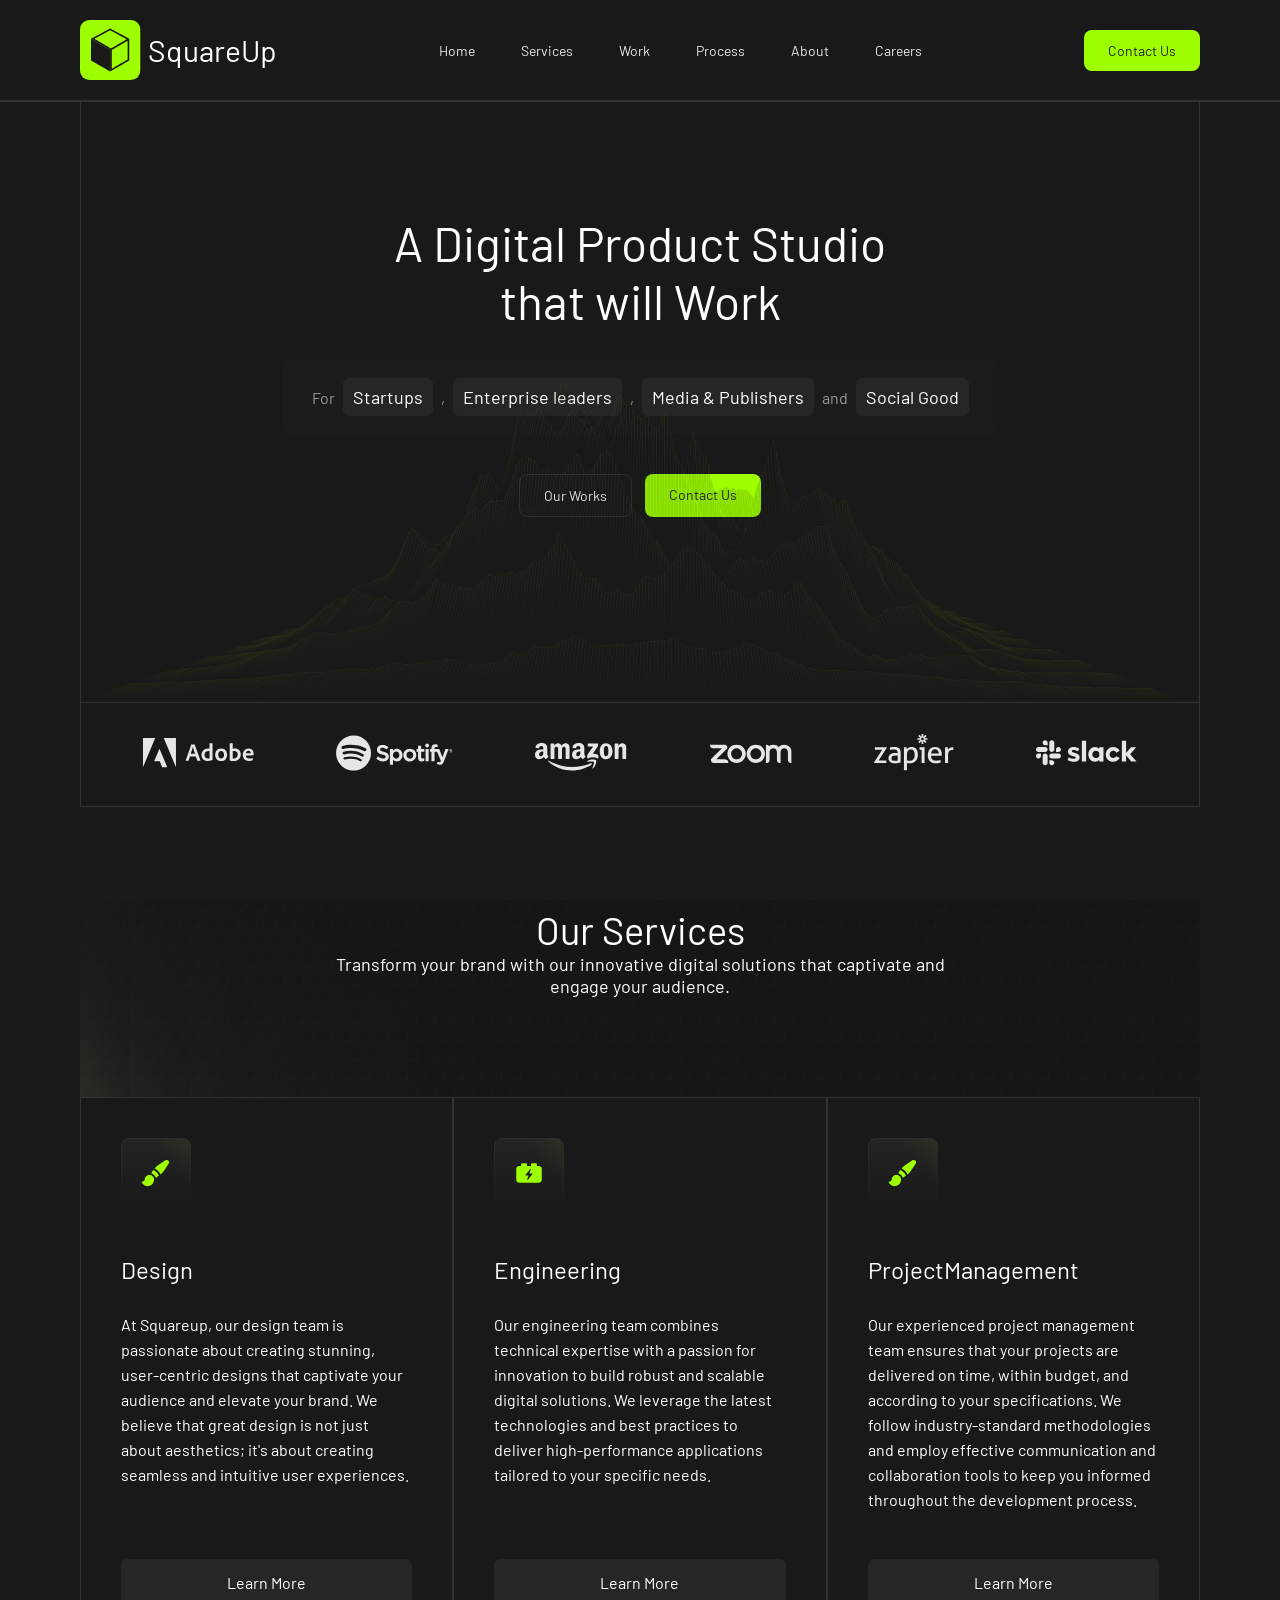
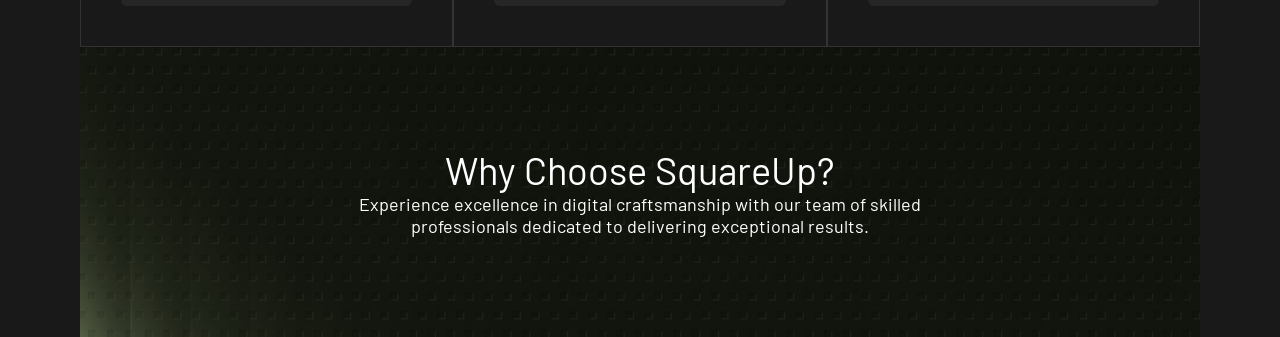
==== DigitalAgency/index.html @ 1f7f2c7d "Folder name changes" ====
<!DOCTYPE html>
<html lang="en">

<head>
    <meta charset="UTF-8">
    <meta name="viewport" content="width=device-width, initial-scale=1.0">
    <title>Digital Agency</title>
    <link rel="preconnect" href="https://fonts.googleapis.com">
    <link rel="preconnect" href="https://fonts.gstatic.com" crossorigin>
    <link
        href="https://fonts.googleapis.com/css2?family=Barlow:ital,wght@0,100;0,200;0,300;0,400;0,500;0,600;0,700;0,800;0,900;1,100;1,200;1,300;1,400;1,500;1,600;1,700;1,800;1,900&display=swap"
        rel="stylesheet">
    <link rel="stylesheet" href="style.css">

</head>

<body>
    <nav>
        <div class="logo">
            <img src="Assets/LogoDesktop.svg" alt="">
            <div class="logo-text">SquareUp</div>
        </div>
        <div class="nav-items">
            <a href="#">Home</a>
            <a href="#">Services</a>
            <a href="#">Work</a>
            <a href="#">Process</a>
            <a href="#">About</a>
            <a href="#">Careers</a>
        </div>
        <div class="contact-btn">Contact Us</div>
    </nav>
    <main>
        <div class="hero">
            <div class="heading">A Digital Product Studio <br>
                that will Work</div>
            <div class="hero-container">
                <div class="heros">
                    <div class="hero-subsection1">For <button class="compo">Startups</button> ,<button
                            class="compo">Enterprise leaders </button> ,<button class="compo"> Media &
                            Publishers</button>
                        and <button class="compo"> Social Good</button></div>
                </div>
                <div class="hero-btn">
                    <div class="work-btn">Our Works</div>
                    <div class="contact-btn">Contact Us</div>
                </div>
            </div>
            <img src="Assets/Abstract Design.svg" alt="">
        </div>
        <div class="testimonials">
            <div class="logos"><img src="Assets/Adobe.svg" alt=""></div>
            <div class="logos"><img src="Assets/Spotify.svg" alt=""></div>
            <div class="logos"><img src="Assets/Amazon.svg" alt=""></div>
            <div class="logos"><img src="Assets/Zoom.svg" alt=""></div>
            <div class="logos"><img src="Assets/Zapier.svg" alt=""></div>
            <div class="logos"><img src="Assets/Slack.svg" alt=""></div>
        </div>
        <div class="services">
            <div class="cont1">
                <img src="Assets/serviceBg.png" alt="">
                <div class="heading">Our Services</div>
                <div class="sub-heading">Transform your brand with our innovative digital solutions that captivate and
                    engage your audience.</div>
            </div>
            <div class="cont2">
                <div class="card">
                    <div class="logo-text">
                        <div class="text-container">
                            <div class="logo"><img src="Assets/Design.svg" alt=""></div>

                            <div class="heading">Design</div>
                            <p class="paragraph">At Squareup, our design team is passionate about creating stunning,
                                user-centric designs that captivate your audience and elevate your brand. We believe
                                that
                                great design is not just about aesthetics; it's about creating seamless and intuitive
                                user
                                experiences.</p>
                        </div>
                    </div>
                    <div class="btn">Learn More</div>
                </div>
                <div class="card">
                    <div class="logo-text">
                        <div class="text-container">
                            <div class="logo"><img src="Assets/Enginnering.svg" alt=""></div>

                            <div class="heading">Engineering</div>
                            <p class="paragraph">Our engineering team combines technical expertise with a passion for
                                innovation
                                to build robust and scalable digital solutions. We leverage the latest technologies and
                                best
                                practices to deliver high-performance applications tailored to your specific needs.</p>
                        </div>
                    </div>
                    <div class="btn">Learn More</div>
                </div>
                <div class="card">
                    <div class="logo-text">
                        <div class="text-container">
                            <div class="logo"><img src="Assets/Design.svg" alt=""></div>

                            <div class="heading">ProjectManagement</div>
                            <p class="paragraph">Our experienced project management team ensures that your projects are
                                delivered on time, within budget, and according to your specifications. We follow
                                industry-standard methodologies and employ effective communication and collaboration
                                tools
                                to
                                keep you informed throughout the development process.</p>
                        </div>
                    </div>
                    <div class="btn">Learn More</div>
                </div>
            </div>
        </div>
        <div class="que-section">
            <div class="cont1">
                <img src="Assets/serviceBg.png" alt="">
                <div class="heading">Why Choose SquareUp?</div>
                <div class="sub-heading">Experience excellence in digital craftsmanship with our team of skilled professionals dedicated to delivering exceptional results.</div>
            </div>
        </div>
    </main>


    <script src="script.js"></script>
</body>

</html>
---- DigitalAgency/style.css ----
:root {
  --color-white: #ffffff;
  --color-black: #000000;
  --green-50: #9eff00;
  --green-60: #b1ff33;
  --green-70: #c5ff66;
  --green-80: #d8ff99;
  --green-90: #ecffcc;
  --green-95: #f5ffe5;
  --green-97: #f9fff0;
  --green-99: #fdfffa;
  --grey-10: #191919;
  --grey-15: #262626;
  --grey-20: #333333;
  --grey-30: #4c4c4d;
  --grey-35: #59595a;
  --grey-40: #656567;
  --grey-60: #98989a;
  --grey-90: #e6e6e6;
}

* {
  margin: 0px;
  padding: 0px;
  box-sizing: border-box;
  font-family: "Barlow", sans-serif;
}

body,
html {
  background-color: var(--grey-10);
  height: 100%;
  width: 100%;
}

nav {
  display: flex;
  padding: 20px 80px 20px 80px;
  justify-content: space-between;
  align-items: center;
  color: var(--color-white);
  border-bottom: 2px solid var(--grey-20);
}
nav .logo {
  display: flex;
  align-items: center;
  gap: 7px;
}
nav .logo .logo-text {
  font-size: 30px;
}
nav .nav-items {
  display: flex;
  align-items: center;
  gap: 2px;
}
nav .nav-items a {
  padding: 12px 22px;
  border-radius: 6px;
  font-size: 14px;
  color: var(--grey-90);
  text-decoration: none;
}
nav .contact-btn {
  display: flex;
  align-items: center;
  padding: 12px 24px;
  background-color: var(--green-50);
  border-radius: 8px;
  font-size: 14px;
  color: var(--grey-15);
}
nav .nav-items a:hover {
  background-color: var(--grey-15);
}

main {
  padding: 0px 80px 0px 80px;
  color: var(--color-white);
}
main .hero {
  border-left: 1px solid var(--grey-20);
  border-right: 1px solid var(--grey-20);
  padding-top: 112px;
  min-height: 600px;
  overflow: inherit;
  position: relative;
}
main .hero img {
  -o-object-fit: contain;
     object-fit: contain;
  width: 100%;
  position: absolute;
  opacity: 0.5;
  bottom: 0%;
}
main .hero .heading {
  text-align: center;
  font-size: 48px;
}
main .hero .hero-container {
  overflow: hidden;
}
main .hero .hero-container .heros {
  gap: 8px;
  display: flex;
  justify-content: center;
  margin-top: 30px;
}
main .hero .hero-container .heros .hero-subsection1 {
  gap: 8px;
  display: flex;
  align-items: center;
  padding: 18px 30px;
  background-color: rgba(36, 36, 36, 0.2);
  border-radius: 6px;
  color: var(--grey-60);
  width: -moz-fit-content;
  width: fit-content;
}
main .hero .hero-container .heros .hero-subsection1 .compo {
  padding: 8px 10px;
  font-size: 18px;
  border-radius: 6px;
  color: var(--color-white);
  border: none;
  background-color: var(--grey-15);
}
main .hero .hero-container .hero-btn {
  display: flex;
  justify-content: center;
  margin-top: 40px;
  gap: 13px;
}
main .hero .hero-container .hero-btn .work-btn {
  padding: 12px 24px;
  background-color: rgba(36, 36, 36, 0.2);
  border-radius: 8px;
  font-size: 14px;
  color: var(--color-white);
  border: 1px solid var(--grey-20);
}
main .hero .hero-container .hero-btn .contact-btn {
  padding: 12px 24px;
  background-color: var(--green-50);
  border-radius: 8px;
  font-size: 14px;
  color: var(--grey-15);
}
main .testimonials {
  border: 1px solid var(--grey-20);
  padding: 30px 0px 30px 0px;
  gap: 20px;
  display: flex;
  flex-direction: row;
  align-items: center;
  justify-content: space-evenly;
}
main .testimonials .logos img {
  height: 40px;
}
main .services .cont1 {
  padding: 100px 250px 100px 250px;
  position: relative;
  width: 100%;
  overflow: hidden;
}
main .services .cont1 img {
  opacity: 0.3;
  position: absolute;
  inset: 0;
  width: 100%;
  height: 100%;
  -o-object-fit: cover;
     object-fit: cover;
  z-index: -1;
}
main .services .cont1 .heading {
  z-index: 1;
  text-align: center;
  font-size: 38px;
  color: var(--color-white);
}
main .services .cont1 .sub-heading {
  text-align: center;
  font-size: 18px;
  z-index: 1;
}
main .services .cont2 {
  display: flex;
  align-items: center;
  justify-content: space-between;
}
main .services .cont2 .card {
  width: 100%;
  min-height: 550px;
  border: 1px solid var(--grey-20);
  padding: 40px;
  display: flex;
  flex-direction: column;
  justify-content: space-between;
}
main .services .cont2 .card .logo-text {
  display: flex;
  gap: 30px;
}
main .services .cont2 .card .logo-text .text-container {
  display: flex;
  gap: 14px;
  flex-direction: column;
}
main .services .cont2 .card .logo-text .text-container .heading {
  font-size: 24px;
  margin-top: 30px;
  margin-bottom: 14px;
}
main .services .cont2 .card .logo-text .text-container .paragraph {
  font-size: 16px;
  line-height: 25px;
}
main .services .cont2 .card .btn {
  text-align: center;
  padding: 14px 16px;
  background-color: var(--grey-15);
  border-radius: 6px;
}
main .que-section .cont1 {
  padding: 100px 250px 100px 250px;
  position: relative;
  width: 100%;
  overflow: hidden;
  gap: 10px;
}
main .que-section .cont1 img {
  position: absolute;
  inset: 0;
  width: 100%;
  height: 100%;
  -o-object-fit: cover;
     object-fit: cover;
  z-index: -1;
}
main .que-section .cont1 .heading {
  text-align: center;
  font-size: 38px;
  color: var(--color-white);
}
main .que-section .cont1 .sub-heading {
  text-align: center;
  font-size: 18px;
  z-index: 1;
}/*# sourceMappingURL=style.css.map */
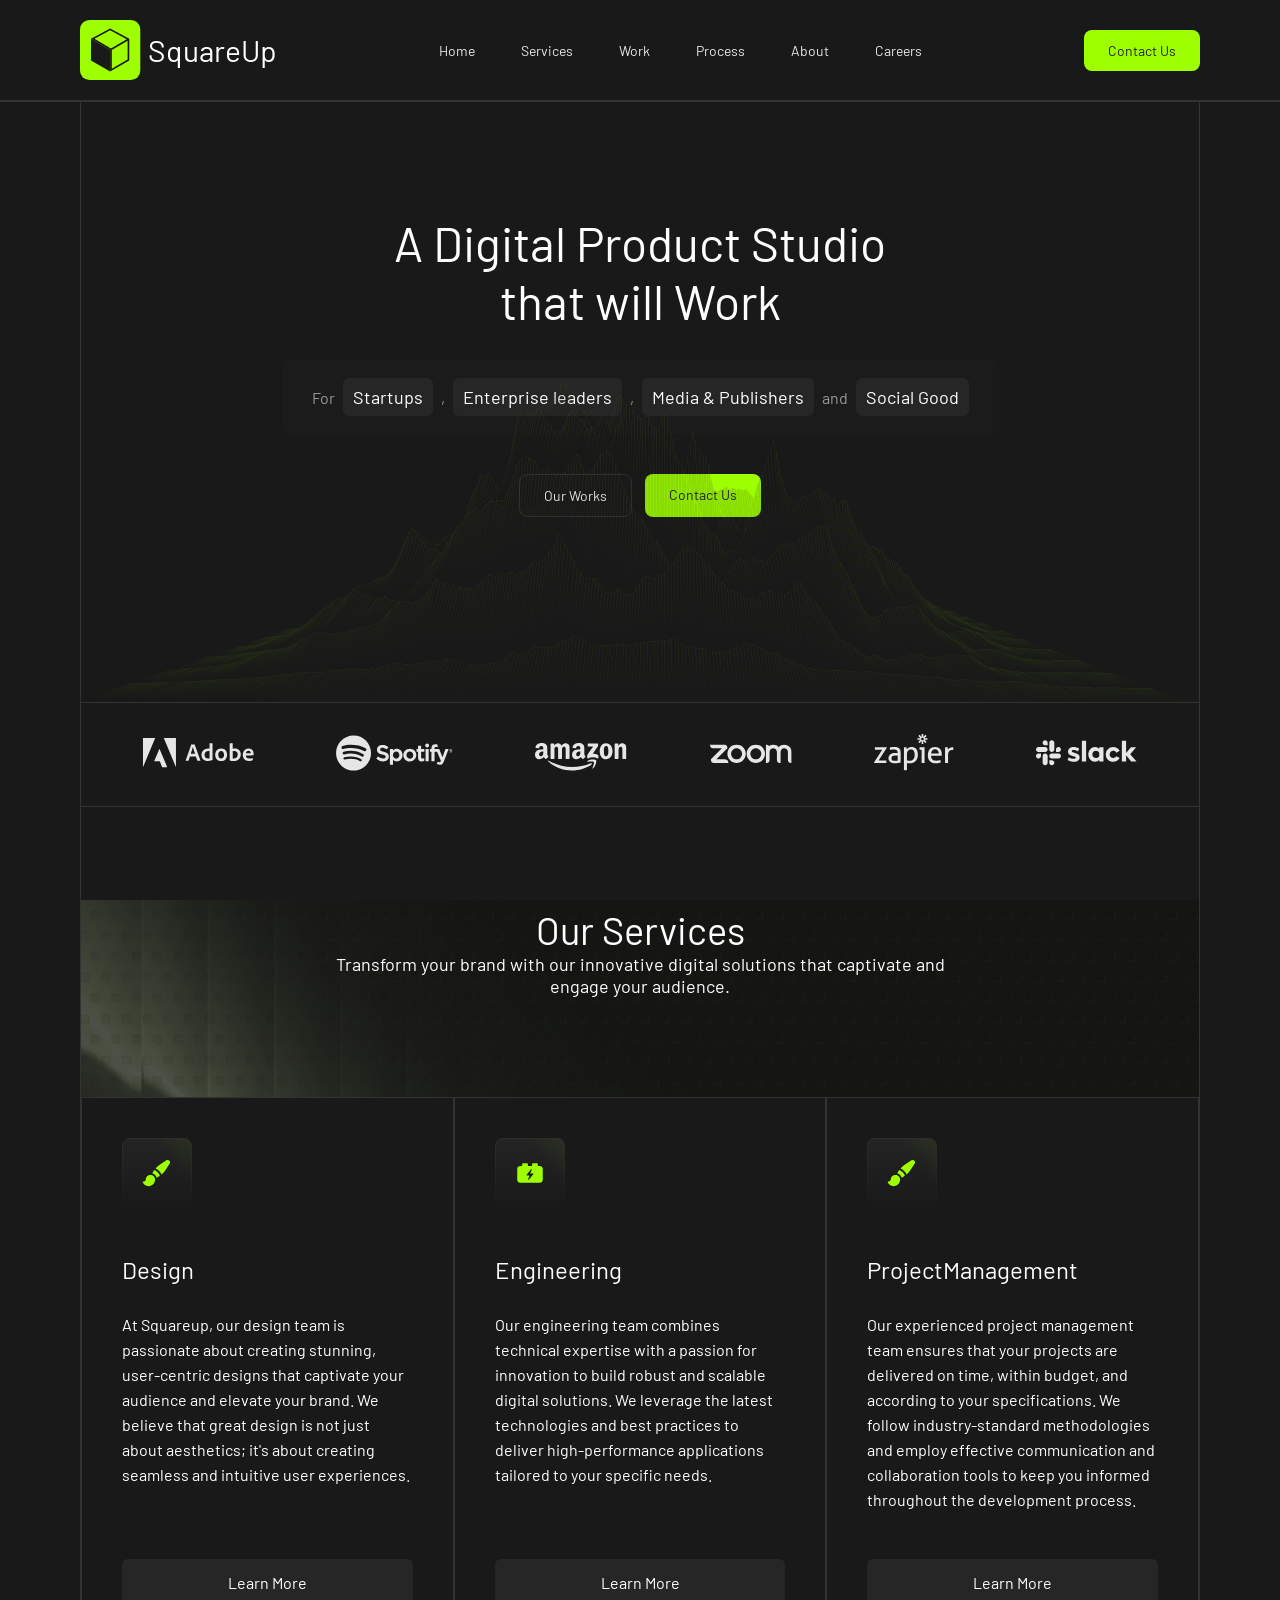
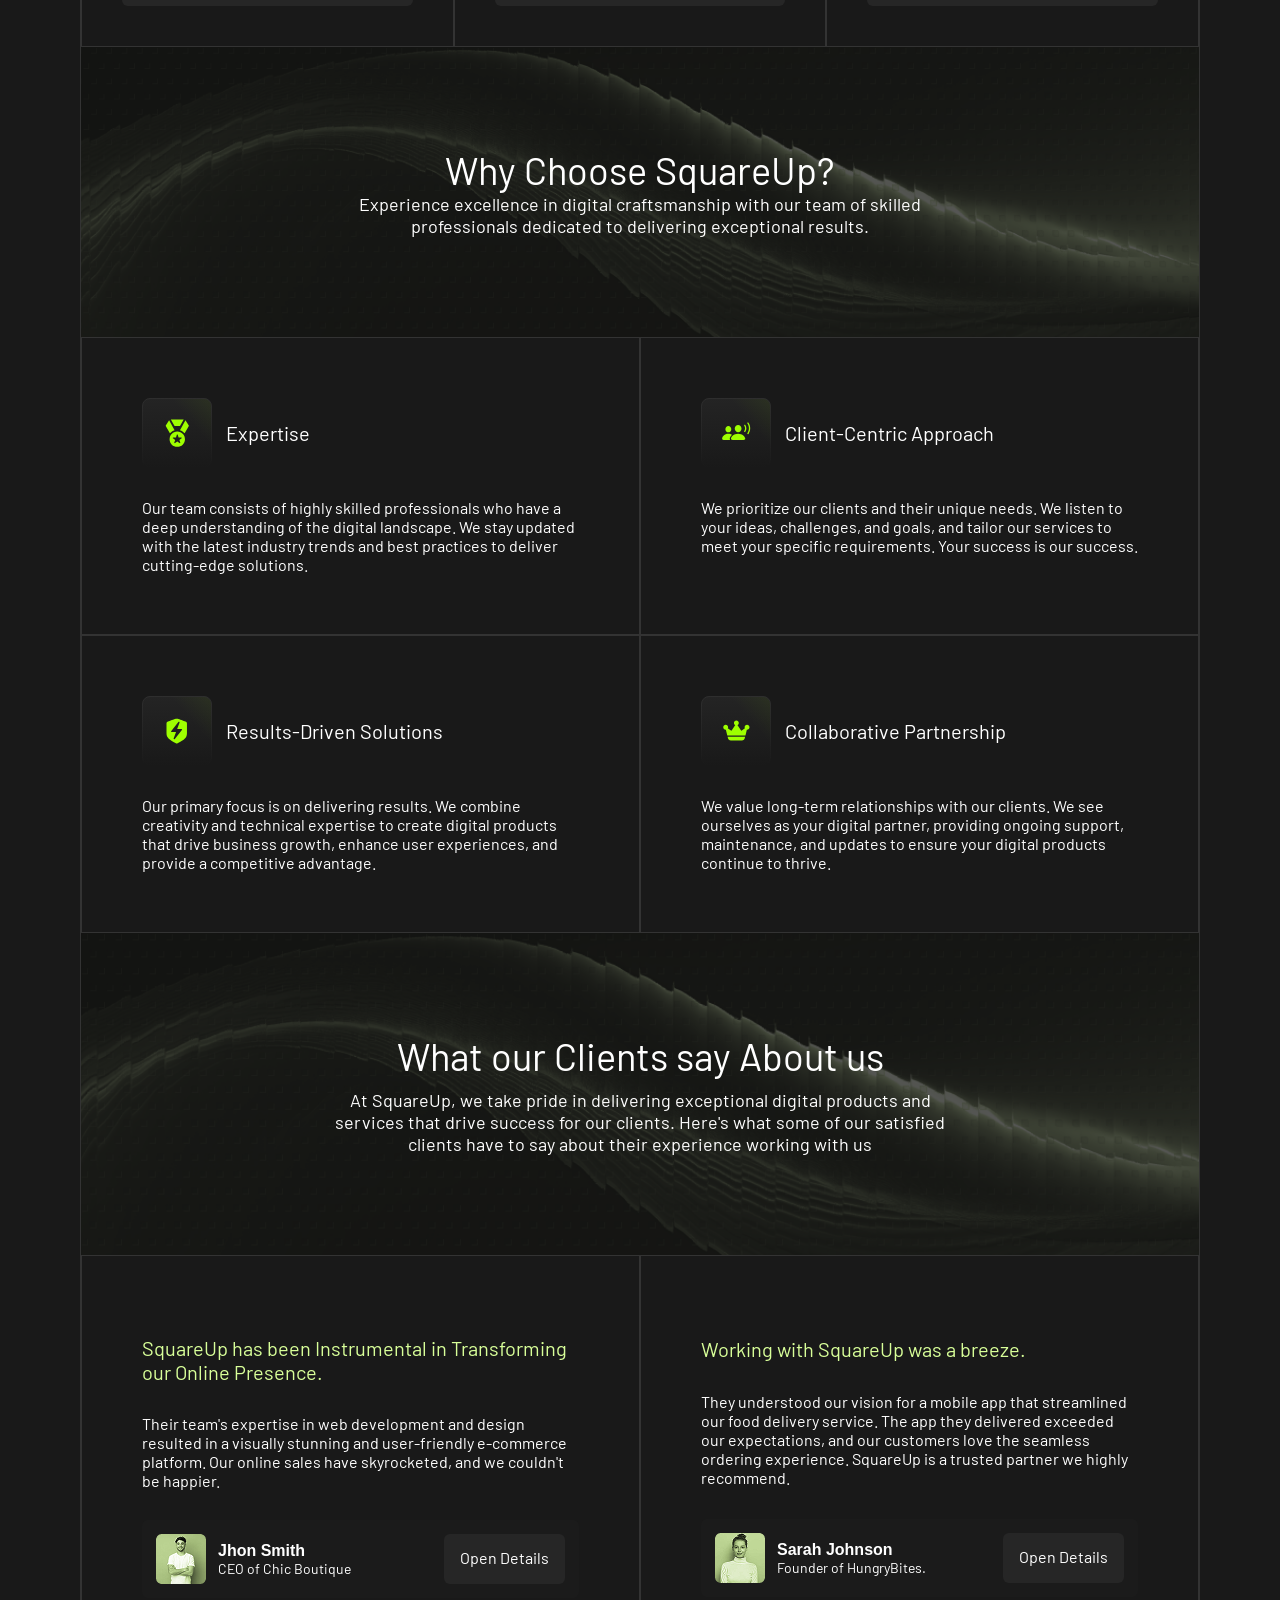
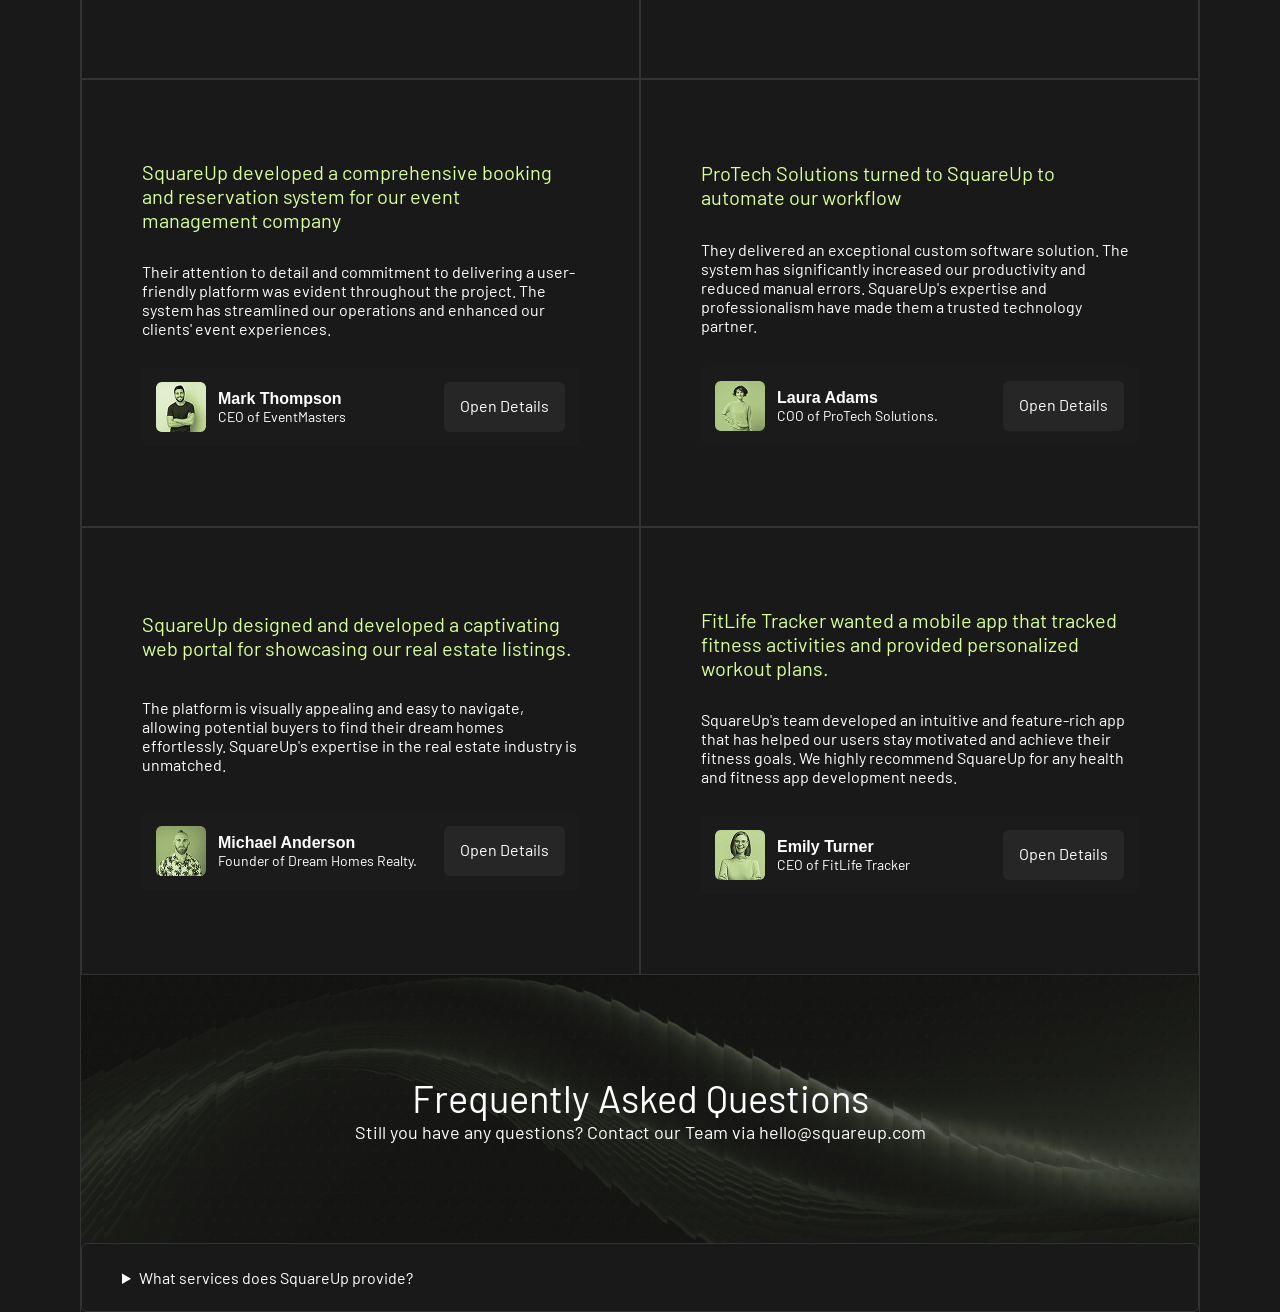
==== commit 55a9f93b: "till faqs done" ====
--- a/DigitalAgency/index.html
+++ b/DigitalAgency/index.html
@@ -115,11 +115,187 @@
         </div>
         <div class="que-section">
             <div class="cont1">
-                <img src="Assets/serviceBg.png" alt="">
+                <img src="Assets/quebg.png" alt="">
                 <div class="heading">Why Choose SquareUp?</div>
-                <div class="sub-heading">Experience excellence in digital craftsmanship with our team of skilled professionals dedicated to delivering exceptional results.</div>
-            </div>
-        </div>
+                <div class="sub-heading">Experience excellence in digital craftsmanship with our team of skilled
+                    professionals dedicated to delivering exceptional results.</div>
+            </div>
+            <div class="cont2">
+                <div class="row-card-container">
+                    <div class="card-container">
+                        <div class="logo-cont">
+                            <img src="Assets/Expertise.svg" alt="">
+                            <div class="title">Expertise</div>
+                        </div>
+                        <p>
+                            Our team consists of highly skilled professionals who have a deep understanding of the
+                            digital
+                            landscape. We stay updated with the latest industry trends and best practices to deliver
+                            cutting-edge solutions.
+                        </p>
+                    </div>
+                    <div class="card-container">
+                        <div class="logo-cont">
+                            <img src="Assets/Client-Centric Approach.svg" alt="">
+                            <div class="title">Client-Centric Approach</div>
+                        </div>
+                        <p>
+                            We prioritize our clients and their unique needs. We listen to your ideas, challenges, and
+                            goals, and tailor our services to meet your specific requirements. Your success is our
+                            success.
+                        </p>
+                    </div>
+                </div>
+                <div class="row-card-container">
+                    <div class="card-container">
+                        <div class="logo-cont">
+                            <img src="Assets/Results-Driven Solutions.svg" alt="">
+                            <div class="title">Results-Driven Solutions</div>
+                        </div>
+                        <p>
+                            Our primary focus is on delivering results. We combine creativity and technical expertise to
+                            create digital products that drive business growth, enhance user experiences, and provide a
+                            competitive advantage.
+                        </p>
+                    </div>
+                    <div class="card-container">
+                        <div class="logo-cont">
+                            <img src="Assets/Collaborative Partnership.svg" alt="">
+                            <div class="title">Collaborative Partnership</div>
+                        </div>
+                        <p>
+                            We value long-term relationships with our clients. We see ourselves as your digital partner,
+                            providing ongoing support, maintenance, and updates to ensure your digital products continue
+                            to thrive.
+                        </p>
+                    </div>
+                </div>
+            </div>
+        </div>
+        <div class="reviews">
+            <div class="cont1">
+                <img src="Assets/quebg.png" alt="">
+                <div class="heading">What our Clients say About us</div>
+                <div class="sub-heading">At SquareUp, we take pride in delivering exceptional digital products and
+                    services that drive success for our clients. Here's what some of our satisfied clients have to say
+                    about their experience working with us</div>
+            </div>
+            <div class="cont2">
+                <div class="row-card">
+                    <div class="card">
+                        <div class="heading">SquareUp has been Instrumental in Transforming our Online Presence.</div>
+                        <p>Their team's expertise in web development and design resulted in a visually stunning and
+                            user-friendly e-commerce platform. Our online sales have skyrocketed, and we couldn't be
+                            happier.</p>
+                        <div class="mini-card">
+                            <div class="prof-detail">
+                                <img src="Assets/Profile.png" alt="">
+                                <div class="person-detail">
+                                    <div class="name">Jhon Smith</div>
+                                    <div class="designation">CEO of Chic Boutique</div>
+                                </div>
+                            </div>
+                            <div class="prof-link">Open Details</div>
+                        </div>
+
+                    </div>
+                    <div class="card">
+                        <div class="heading">Working with SquareUp was a breeze.</div>
+                        <p>They understood our vision for a mobile app that streamlined our food delivery service. The app they delivered exceeded our expectations, and our customers love the seamless ordering experience. SquareUp is a trusted partner we highly recommend.</p>
+                        <div class="mini-card">
+                            <div class="prof-detail">
+                                <img src="Assets/Profile-1.png" alt="">
+                                <div class="person-detail">
+                                    <div class="name">Sarah Johnson</div>
+                                    <div class="designation">Founder of HungryBites.</div>
+                                </div>
+                            </div>
+                            <div class="prof-link">Open Details</div>
+                        </div>
+
+                    </div>
+                </div>
+                <div class="row-card">
+                    <div class="card">
+                        <div class="heading">SquareUp developed a comprehensive booking and reservation system for our event management company</div>
+                        <p>Their attention to detail and commitment to delivering a user-friendly platform was evident throughout the project. The system has streamlined our operations and enhanced our clients' event experiences.</p>
+                        <div class="mini-card">
+                            <div class="prof-detail">
+                                <img src="Assets/Profile-2.png" alt="">
+                                <div class="person-detail">
+                                    <div class="name">Mark Thompson</div>
+                                    <div class="designation">CEO of EventMasters</div>
+                                </div>
+                            </div>
+                            <div class="prof-link">Open Details</div>
+                        </div>
+
+                    </div>
+                    <div class="card">
+                        <div class="heading">ProTech Solutions turned to SquareUp to automate our workflow</div>
+                        <p>They delivered an exceptional custom software solution. The system has significantly increased our productivity and reduced manual errors. SquareUp's expertise and professionalism have made them a trusted technology partner.</p>
+                        <div class="mini-card">
+                            <div class="prof-detail">
+                                <img src="Assets/Profile-3.png" alt="">
+                                <div class="person-detail">
+                                    <div class="name">Laura Adams</div>
+                                    <div class="designation">COO of ProTech Solutions.</div>
+                                </div>
+                            </div>
+                            <div class="prof-link">Open Details</div>
+                        </div>
+
+                    </div>
+                </div>
+                <div class="row-card">
+                    <div class="card">
+                        <div class="heading">SquareUp designed and developed a captivating web portal for showcasing our real estate listings.</div>
+                        <p>The platform is visually appealing and easy to navigate, allowing potential buyers to find their dream homes effortlessly. SquareUp's expertise in the real estate industry is unmatched.</p>
+                        <div class="mini-card">
+                            <div class="prof-detail">
+                                <img src="Assets/Profile-4.png" alt="">
+                                <div class="person-detail">
+                                    <div class="name">Michael Anderson</div>
+                                    <div class="designation">Founder of Dream Homes Realty.</div>
+                                </div>
+                            </div>
+                            <div class="prof-link">Open Details</div>
+                        </div>
+
+                    </div>
+                    <div class="card">
+                        <div class="heading">FitLife Tracker wanted a mobile app that tracked fitness activities and provided personalized workout plans.</div>
+                        <p>SquareUp's team developed an intuitive and feature-rich app that has helped our users stay motivated and achieve their fitness goals. We highly recommend SquareUp for any health and fitness app development needs.</p>
+                        <div class="mini-card">
+                            <div class="prof-detail">
+                                <img src="Assets/Profile-5.png" alt="">
+                                <div class="person-detail">
+                                    <div class="name">Emily Turner</div>
+                                    <div class="designation">CEO of FitLife Tracker</div>
+                                </div>
+                            </div>
+                            <div class="prof-link">Open Details</div>
+                        </div>
+
+                    </div>
+                </div>
+            </div>
+
+        </div>
+        <div class="faqs">
+            <div class="cont1">
+                <img src="Assets/quebg.png" alt="">
+                <div class="heading">Frequently Asked Questions</div>
+                <div class="sub-heading">Still you have any questions? Contact our Team via hello@squareup.com</div>
+            </div>
+            <div class="cont2">
+                <details>
+                    <summary>What services does SquareUp provide?</summary>
+                    <p>SquareUp offers a range of services including design, engineering, and project management. We specialize in user experience design, web development, mobile app development, custom software development, branding and identity, and more.</p>
+                </details>
+            </div>
+        </div>
+
     </main>
 
 
--- a/DigitalAgency/style.css
+++ b/DigitalAgency/style.css
@@ -159,10 +159,16 @@
 main .testimonials .logos img {
   height: 40px;
 }
+main .services {
+  border-left: 1px solid var(--grey-20);
+  border-right: 1px solid var(--grey-20);
+}
 main .services .cont1 {
   padding: 100px 250px 100px 250px;
   position: relative;
   width: 100%;
+  flex-direction: column;
+  gap: 10px;
   overflow: hidden;
 }
 main .services .cont1 img {
@@ -224,14 +230,21 @@
   background-color: var(--grey-15);
   border-radius: 6px;
 }
+main .que-section {
+  border-left: 1px solid var(--grey-20);
+  border-right: 1px solid var(--grey-20);
+}
 main .que-section .cont1 {
   padding: 100px 250px 100px 250px;
   position: relative;
+  flex-direction: column;
+  gap: 10px;
   width: 100%;
   overflow: hidden;
   gap: 10px;
 }
 main .que-section .cont1 img {
+  opacity: 0.3;
   position: absolute;
   inset: 0;
   width: 100%;
@@ -249,4 +262,144 @@
   text-align: center;
   font-size: 18px;
   z-index: 1;
+}
+main .que-section .cont2 .row-card-container {
+  display: flex;
+}
+main .que-section .cont2 .row-card-container .card-container {
+  border: 1px solid var(--grey-20);
+  width: 50%;
+  padding: 60px;
+  display: flex;
+  flex-direction: column;
+  gap: 30px;
+}
+main .que-section .cont2 .row-card-container .card-container .logo-cont {
+  display: flex;
+  flex-direction: row;
+  align-items: center;
+  gap: 14px;
+}
+main .que-section .cont2 .row-card-container .card-container .logo-cont .title {
+  font-size: 20px;
+}
+main .que-section .cont2 .row-card-container .card-container .logo-cont p {
+  font-size: 16px;
+}
+main .reviews {
+  border-left: 1px solid var(--grey-20);
+  border-right: 1px solid var(--grey-20);
+}
+main .reviews .cont1 {
+  padding: 100px 250px 100px 250px;
+  width: 100%;
+  flex-direction: column;
+  gap: 10px;
+  position: relative;
+  display: flex;
+  overflow: hidden;
+}
+main .reviews .cont1 img {
+  opacity: 0.3;
+  position: absolute;
+  inset: 0;
+  width: 100%;
+  height: 100%;
+  -o-object-fit: cover;
+     object-fit: cover;
+  z-index: -1;
+}
+main .reviews .cont1 .heading {
+  z-index: 1;
+  text-align: center;
+  font-size: 38px;
+  color: var(--color-white);
+}
+main .reviews .cont1 .sub-heading {
+  text-align: center;
+  font-size: 18px;
+  z-index: 1;
+}
+main .reviews .cont2 .row-card {
+  display: flex;
+}
+main .reviews .cont2 .row-card .card {
+  border: 1px solid var(--grey-20);
+  padding: 80px 60px;
+  width: 50%;
+  display: flex;
+  gap: 30px;
+  flex-direction: column;
+  justify-content: space-around;
+}
+main .reviews .cont2 .row-card .card .heading {
+  font-size: 20px;
+  color: var(--green-80);
+}
+main .reviews .cont2 .row-card .card p {
+  font-size: 16px;
+}
+main .reviews .cont2 .row-card .card .mini-card {
+  background-color: rgba(36, 36, 36, 0.2);
+  border-radius: 6px;
+  padding: 14px;
+  display: flex;
+  gap: 6px;
+  justify-content: space-between;
+}
+main .reviews .cont2 .row-card .card .mini-card .prof-detail {
+  display: flex;
+  gap: 12px;
+  align-items: center;
+}
+main .reviews .cont2 .row-card .card .mini-card .prof-detail .person-detail .name {
+  font-size: 16px;
+  font-weight: 600;
+}
+main .reviews .cont2 .row-card .card .mini-card .prof-detail .person-detail .designation {
+  font-size: 14px;
+}
+main .reviews .cont2 .row-card .card .mini-card .prof-link {
+  padding: 14px 16px;
+  background-color: var(--grey-15);
+  text-align: center;
+  border-radius: 6px;
+}
+main .faqs {
+  border-left: 1px solid var(--grey-20);
+  border-right: 1px solid var(--grey-20);
+}
+main .faqs .cont1 {
+  padding: 100px 250px 100px 250px;
+  position: relative;
+  width: 100%;
+  flex-direction: column;
+  gap: 10px;
+  overflow: hidden;
+}
+main .faqs .cont1 img {
+  opacity: 0.3;
+  position: absolute;
+  inset: 0;
+  width: 100%;
+  height: 100%;
+  -o-object-fit: cover;
+     object-fit: cover;
+  z-index: -1;
+}
+main .faqs .cont1 .heading {
+  z-index: 1;
+  text-align: center;
+  font-size: 38px;
+  color: var(--color-white);
+}
+main .faqs .cont1 .sub-heading {
+  text-align: center;
+  font-size: 18px;
+  z-index: 1;
+}
+main .faqs .cont2 details {
+  padding: 24px 40px;
+  border: 1px solid var(--grey-20);
+  border-radius: 6px;
 }/*# sourceMappingURL=style.css.map */
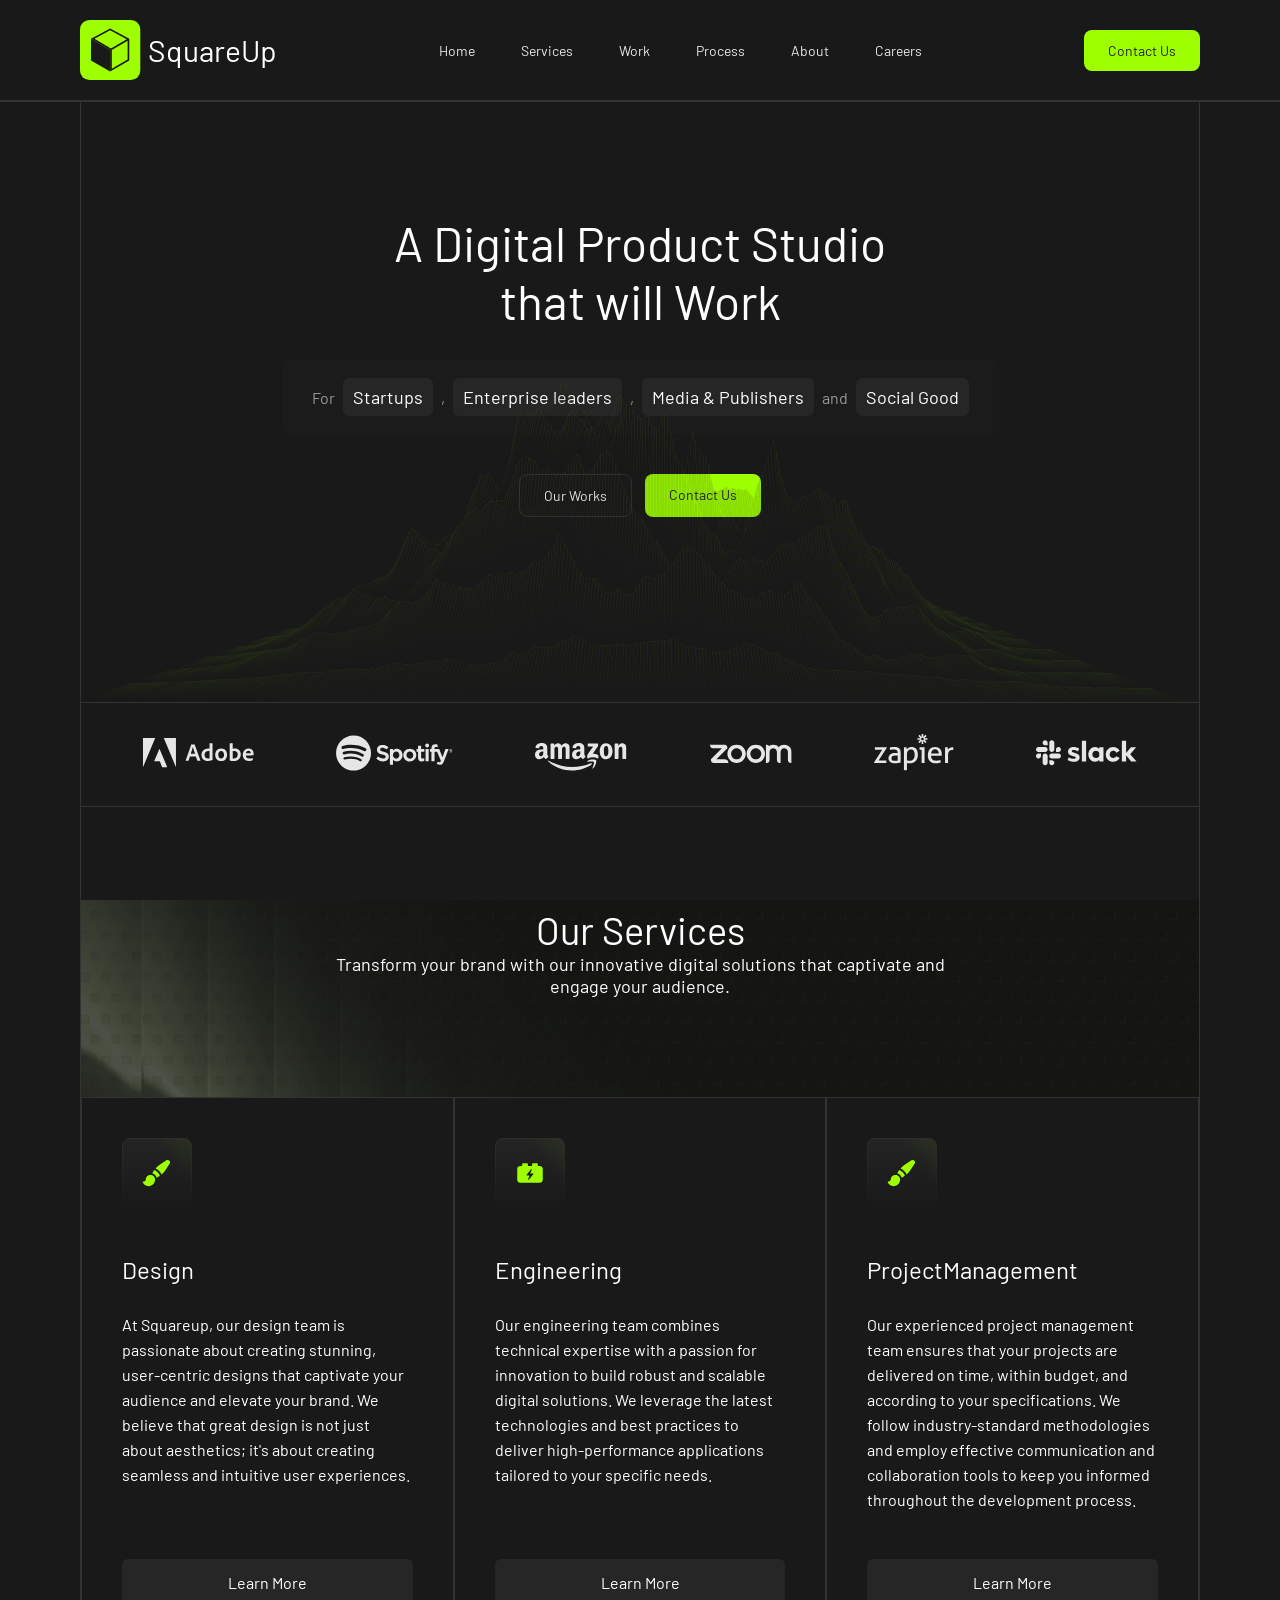
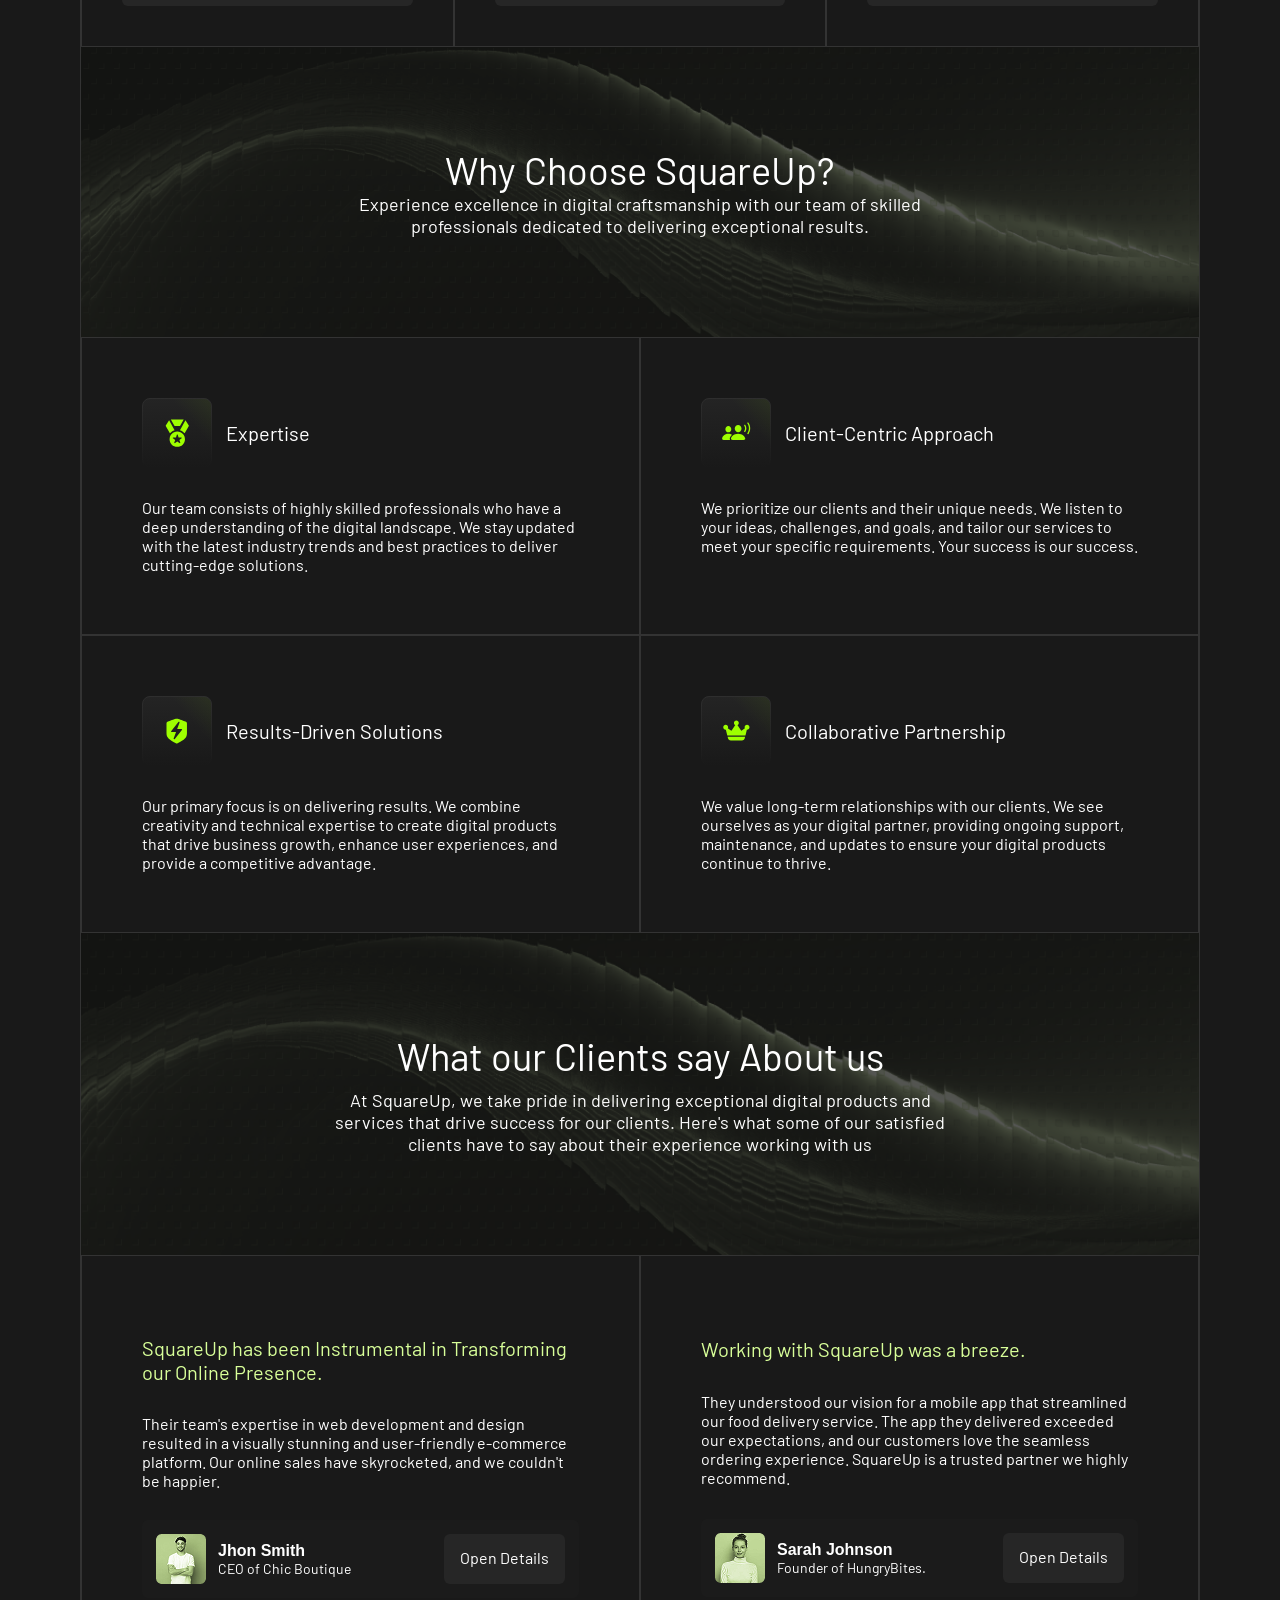
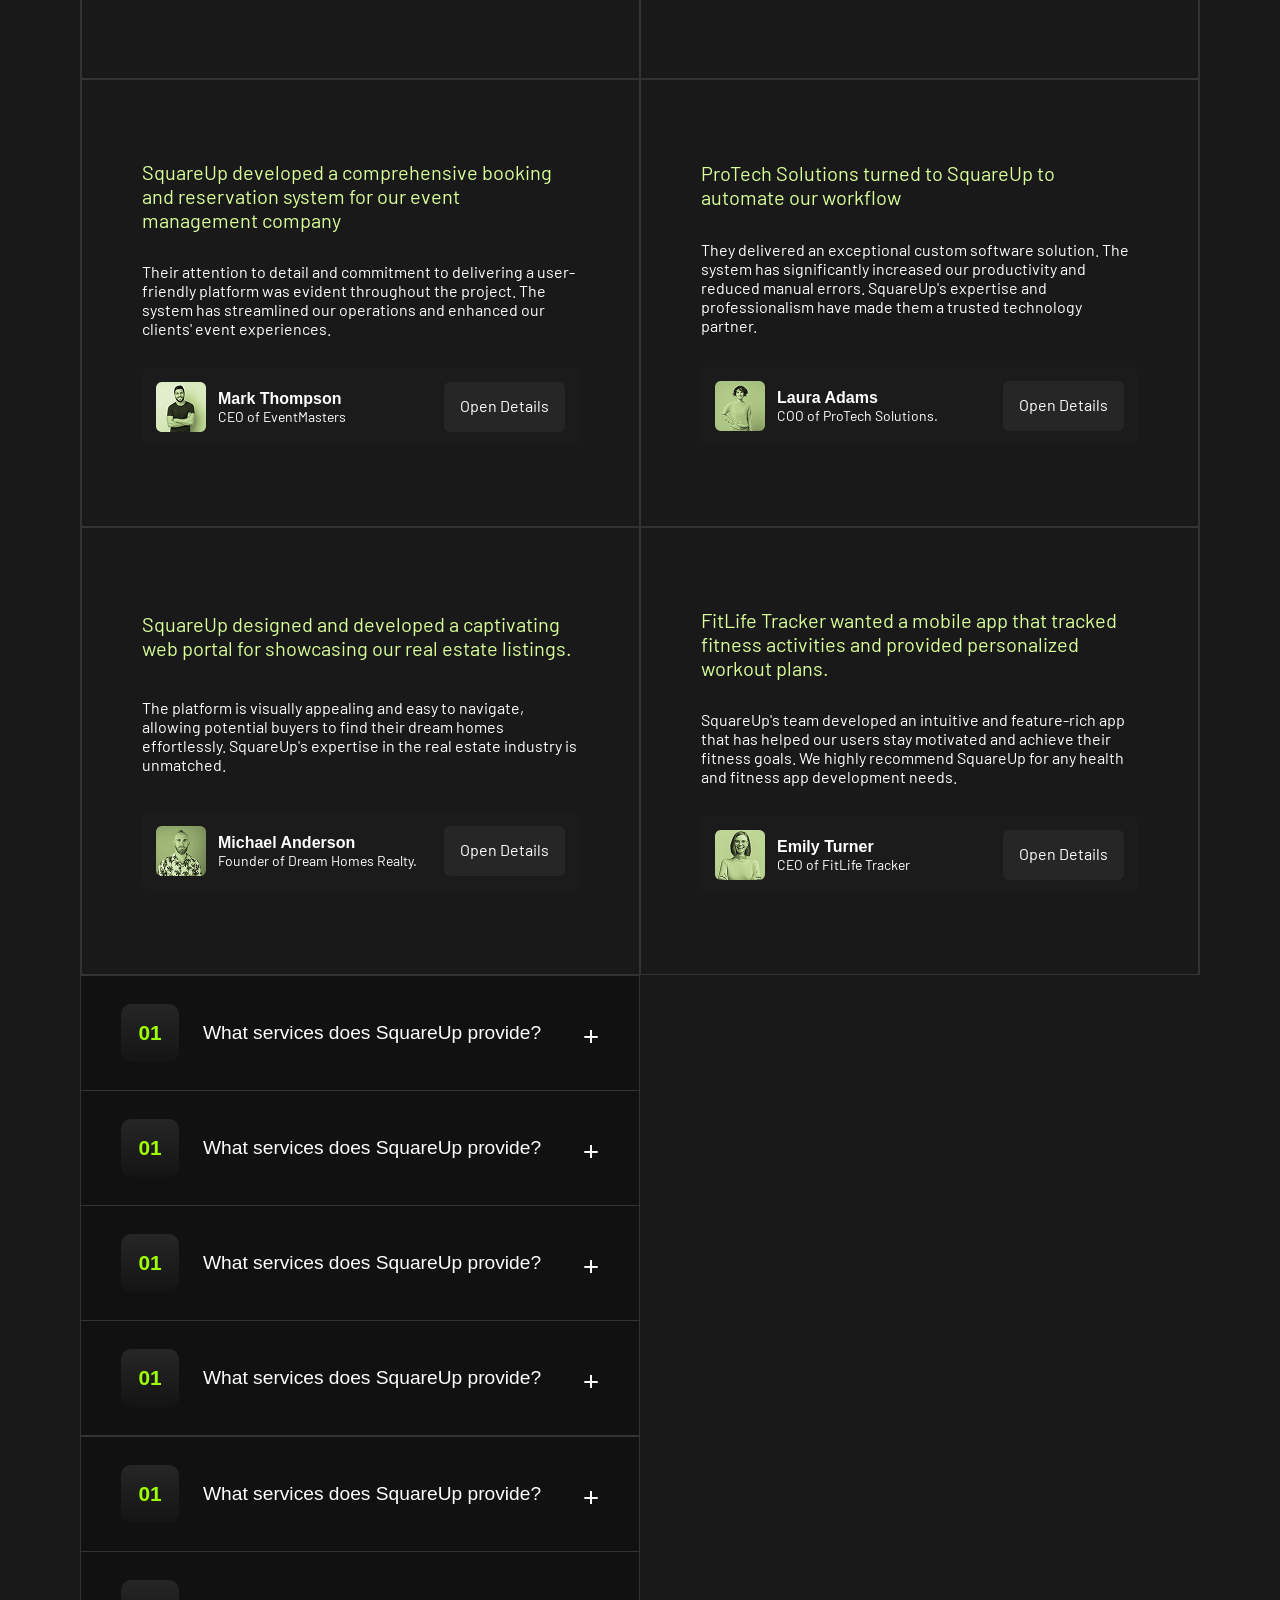
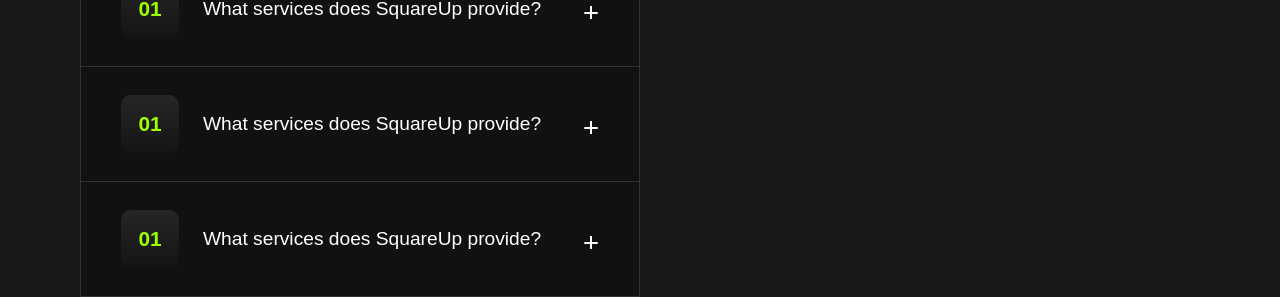
==== commit 2b00ba26: "sa" ====
--- a/DigitalAgency/index.html
+++ b/DigitalAgency/index.html
@@ -201,7 +201,9 @@
                     </div>
                     <div class="card">
                         <div class="heading">Working with SquareUp was a breeze.</div>
-                        <p>They understood our vision for a mobile app that streamlined our food delivery service. The app they delivered exceeded our expectations, and our customers love the seamless ordering experience. SquareUp is a trusted partner we highly recommend.</p>
+                        <p>They understood our vision for a mobile app that streamlined our food delivery service. The
+                            app they delivered exceeded our expectations, and our customers love the seamless ordering
+                            experience. SquareUp is a trusted partner we highly recommend.</p>
                         <div class="mini-card">
                             <div class="prof-detail">
                                 <img src="Assets/Profile-1.png" alt="">
@@ -217,8 +219,11 @@
                 </div>
                 <div class="row-card">
                     <div class="card">
-                        <div class="heading">SquareUp developed a comprehensive booking and reservation system for our event management company</div>
-                        <p>Their attention to detail and commitment to delivering a user-friendly platform was evident throughout the project. The system has streamlined our operations and enhanced our clients' event experiences.</p>
+                        <div class="heading">SquareUp developed a comprehensive booking and reservation system for our
+                            event management company</div>
+                        <p>Their attention to detail and commitment to delivering a user-friendly platform was evident
+                            throughout the project. The system has streamlined our operations and enhanced our clients'
+                            event experiences.</p>
                         <div class="mini-card">
                             <div class="prof-detail">
                                 <img src="Assets/Profile-2.png" alt="">
@@ -233,7 +238,9 @@
                     </div>
                     <div class="card">
                         <div class="heading">ProTech Solutions turned to SquareUp to automate our workflow</div>
-                        <p>They delivered an exceptional custom software solution. The system has significantly increased our productivity and reduced manual errors. SquareUp's expertise and professionalism have made them a trusted technology partner.</p>
+                        <p>They delivered an exceptional custom software solution. The system has significantly
+                            increased our productivity and reduced manual errors. SquareUp's expertise and
+                            professionalism have made them a trusted technology partner.</p>
                         <div class="mini-card">
                             <div class="prof-detail">
                                 <img src="Assets/Profile-3.png" alt="">
@@ -249,8 +256,11 @@
                 </div>
                 <div class="row-card">
                     <div class="card">
-                        <div class="heading">SquareUp designed and developed a captivating web portal for showcasing our real estate listings.</div>
-                        <p>The platform is visually appealing and easy to navigate, allowing potential buyers to find their dream homes effortlessly. SquareUp's expertise in the real estate industry is unmatched.</p>
+                        <div class="heading">SquareUp designed and developed a captivating web portal for showcasing our
+                            real estate listings.</div>
+                        <p>The platform is visually appealing and easy to navigate, allowing potential buyers to find
+                            their dream homes effortlessly. SquareUp's expertise in the real estate industry is
+                            unmatched.</p>
                         <div class="mini-card">
                             <div class="prof-detail">
                                 <img src="Assets/Profile-4.png" alt="">
@@ -264,8 +274,11 @@
 
                     </div>
                     <div class="card">
-                        <div class="heading">FitLife Tracker wanted a mobile app that tracked fitness activities and provided personalized workout plans.</div>
-                        <p>SquareUp's team developed an intuitive and feature-rich app that has helped our users stay motivated and achieve their fitness goals. We highly recommend SquareUp for any health and fitness app development needs.</p>
+                        <div class="heading">FitLife Tracker wanted a mobile app that tracked fitness activities and
+                            provided personalized workout plans.</div>
+                        <p>SquareUp's team developed an intuitive and feature-rich app that has helped our users stay
+                            motivated and achieve their fitness goals. We highly recommend SquareUp for any health and
+                            fitness app development needs.</p>
                         <div class="mini-card">
                             <div class="prof-detail">
                                 <img src="Assets/Profile-5.png" alt="">
@@ -289,10 +302,130 @@
                 <div class="sub-heading">Still you have any questions? Contact our Team via hello@squareup.com</div>
             </div>
             <div class="cont2">
-                <details>
-                    <summary>What services does SquareUp provide?</summary>
-                    <p>SquareUp offers a range of services including design, engineering, and project management. We specialize in user experience design, web development, mobile app development, custom software development, branding and identity, and more.</p>
-                </details>
+                <div class="col-faq">
+                <details class="faq-item">
+                    <summary>
+                        <span class="faq-no">01</span>
+                        <span class="faq-title">
+                            What services does SquareUp provide?
+                        </span>
+                    </summary>
+
+                    <div class="faq-content">
+                        <p>
+                            SquareUp offers a range of services including design,
+                            engineering and project management...
+                        </p>
+                    </div>
+                </details>
+                <details class="faq-item">
+                    <summary>
+                        <span class="faq-no">01</span>
+                        <span class="faq-title">
+                            What services does SquareUp provide?
+                        </span>
+                    </summary>
+
+                    <div class="faq-content">
+                        <p>
+                            SquareUp offers a range of services including design,
+                            engineering and project management...
+                        </p>
+                    </div>
+                </details>
+                <details class="faq-item">
+                    <summary>
+                        <span class="faq-no">01</span>
+                        <span class="faq-title">
+                            What services does SquareUp provide?
+                        </span>
+                    </summary>
+
+                    <div class="faq-content">
+                        <p>
+                            SquareUp offers a range of services including design,
+                            engineering and project management...
+                        </p>
+                    </div>
+                </details>
+                <details class="faq-item">
+                    <summary>
+                        <span class="faq-no">01</span>
+                        <span class="faq-title">
+                            What services does SquareUp provide?
+                        </span>
+                    </summary>
+
+                    <div class="faq-content">
+                        <p>
+                            SquareUp offers a range of services including design,
+                            engineering and project management...
+                        </p>
+                    </div>
+                </details>
+            </div>
+                <div class="col-faq">
+                <details class="faq-item">
+                    <summary>
+                        <span class="faq-no">01</span>
+                        <span class="faq-title">
+                            What services does SquareUp provide?
+                        </span>
+                    </summary>
+
+                    <div class="faq-content">
+                        <p>
+                            SquareUp offers a range of services including design,
+                            engineering and project management...
+                        </p>
+                    </div>
+                </details>
+                <details class="faq-item">
+                    <summary>
+                        <span class="faq-no">01</span>
+                        <span class="faq-title">
+                            What services does SquareUp provide?
+                        </span>
+                    </summary>
+
+                    <div class="faq-content">
+                        <p>
+                            SquareUp offers a range of services including design,
+                            engineering and project management...
+                        </p>
+                    </div>
+                </details>
+                <details class="faq-item">
+                    <summary>
+                        <span class="faq-no">01</span>
+                        <span class="faq-title">
+                            What services does SquareUp provide?
+                        </span>
+                    </summary>
+
+                    <div class="faq-content">
+                        <p>
+                            SquareUp offers a range of services including design,
+                            engineering and project management...
+                        </p>
+                    </div>
+                </details>
+                <details class="faq-item">
+                    <summary>
+                        <span class="faq-no">01</span>
+                        <span class="faq-title">
+                            What services does SquareUp provide?
+                        </span>
+                    </summary>
+
+                    <div class="faq-content">
+                        <p>
+                            SquareUp offers a range of services including design,
+                            engineering and project management...
+                        </p>
+                    </div>
+                </details>
+            </div>
             </div>
         </div>
 
--- a/DigitalAgency/style.css
+++ b/DigitalAgency/style.css
@@ -1,3 +1,4 @@
+@charset "UTF-8";
 :root {
   --color-white: #ffffff;
   --color-black: #000000;
@@ -365,11 +366,8 @@
   text-align: center;
   border-radius: 6px;
 }
-main .faqs {
-  border-left: 1px solid var(--grey-20);
-  border-right: 1px solid var(--grey-20);
-}
 main .faqs .cont1 {
+  display: none;
   padding: 100px 250px 100px 250px;
   position: relative;
   width: 100%;
@@ -398,8 +396,80 @@
   font-size: 18px;
   z-index: 1;
 }
-main .faqs .cont2 details {
-  padding: 24px 40px;
-  border: 1px solid var(--grey-20);
-  border-radius: 6px;
+main .faqs .cont2 {
+  display: flex;
+  flex-direction: column;
+}
+main .faqs .cont2 .col-faq {
+  flex-direction: row;
+}
+main .faqs .cont2 .col-faq .faq-item {
+  width: 50%;
+  border: 1px solid var(--grey-20);
+  background: #111;
+  overflow: hidden;
+}
+main .faqs .cont2 .col-faq .faq-item:not(:last-child) {
+  border-bottom: 0;
+}
+main .faqs .cont2 .col-faq .faq-item summary {
+  list-style: none;
+  display: flex;
+  align-items: center;
+  gap: 24px;
+  padding: 28px 40px;
+  cursor: pointer;
+  position: relative;
+}
+main .faqs .cont2 .col-faq .faq-item summary::-webkit-details-marker {
+  display: none;
+}
+main .faqs .cont2 .col-faq .faq-item summary::after {
+  content: "+";
+  position: absolute;
+  right: 40px;
+  font-size: 2rem;
+  color: #fff;
+  transition: 0.3s ease;
+}
+main .faqs .cont2 .col-faq .faq-item .faq-no {
+  width: 58px;
+  height: 58px;
+  flex-shrink: 0;
+  display: flex;
+  align-items: center;
+  justify-content: center;
+  border-radius: 10px;
+  font-size: 1.3rem;
+  font-weight: 600;
+  color: var(--green-50);
+  background: linear-gradient(180deg, rgb(38, 38, 38) 0%, rgba(38, 38, 38, 0.15) 100%);
+}
+main .faqs .cont2 .col-faq .faq-item .faq-title {
+  color: #fff;
+  font-size: 1.2rem;
+  font-weight: 500;
+  transition: 0.3s ease;
+}
+main .faqs .cont2 .col-faq .faq-item .faq-content {
+  max-height: 0;
+  overflow: hidden;
+  transition: max-height 0.4s ease;
+}
+main .faqs .cont2 .col-faq .faq-item .faq-content p {
+  margin: 0;
+  padding: 24px 40px 30px 122px;
+  color: #b3b3b3;
+  line-height: 1.8;
+}
+main .faqs .cont2 .col-faq .faq-item[open] summary::after {
+  content: "×";
+  color: var(--green-50);
+}
+main .faqs .cont2 .col-faq .faq-item[open] .faq-title {
+  color: var(--green-50);
+}
+main .faqs .cont2 .col-faq .faq-item[open] .faq-content {
+  max-height: 300px;
+  border-top: 1px solid var(--grey-20);
 }/*# sourceMappingURL=style.css.map */
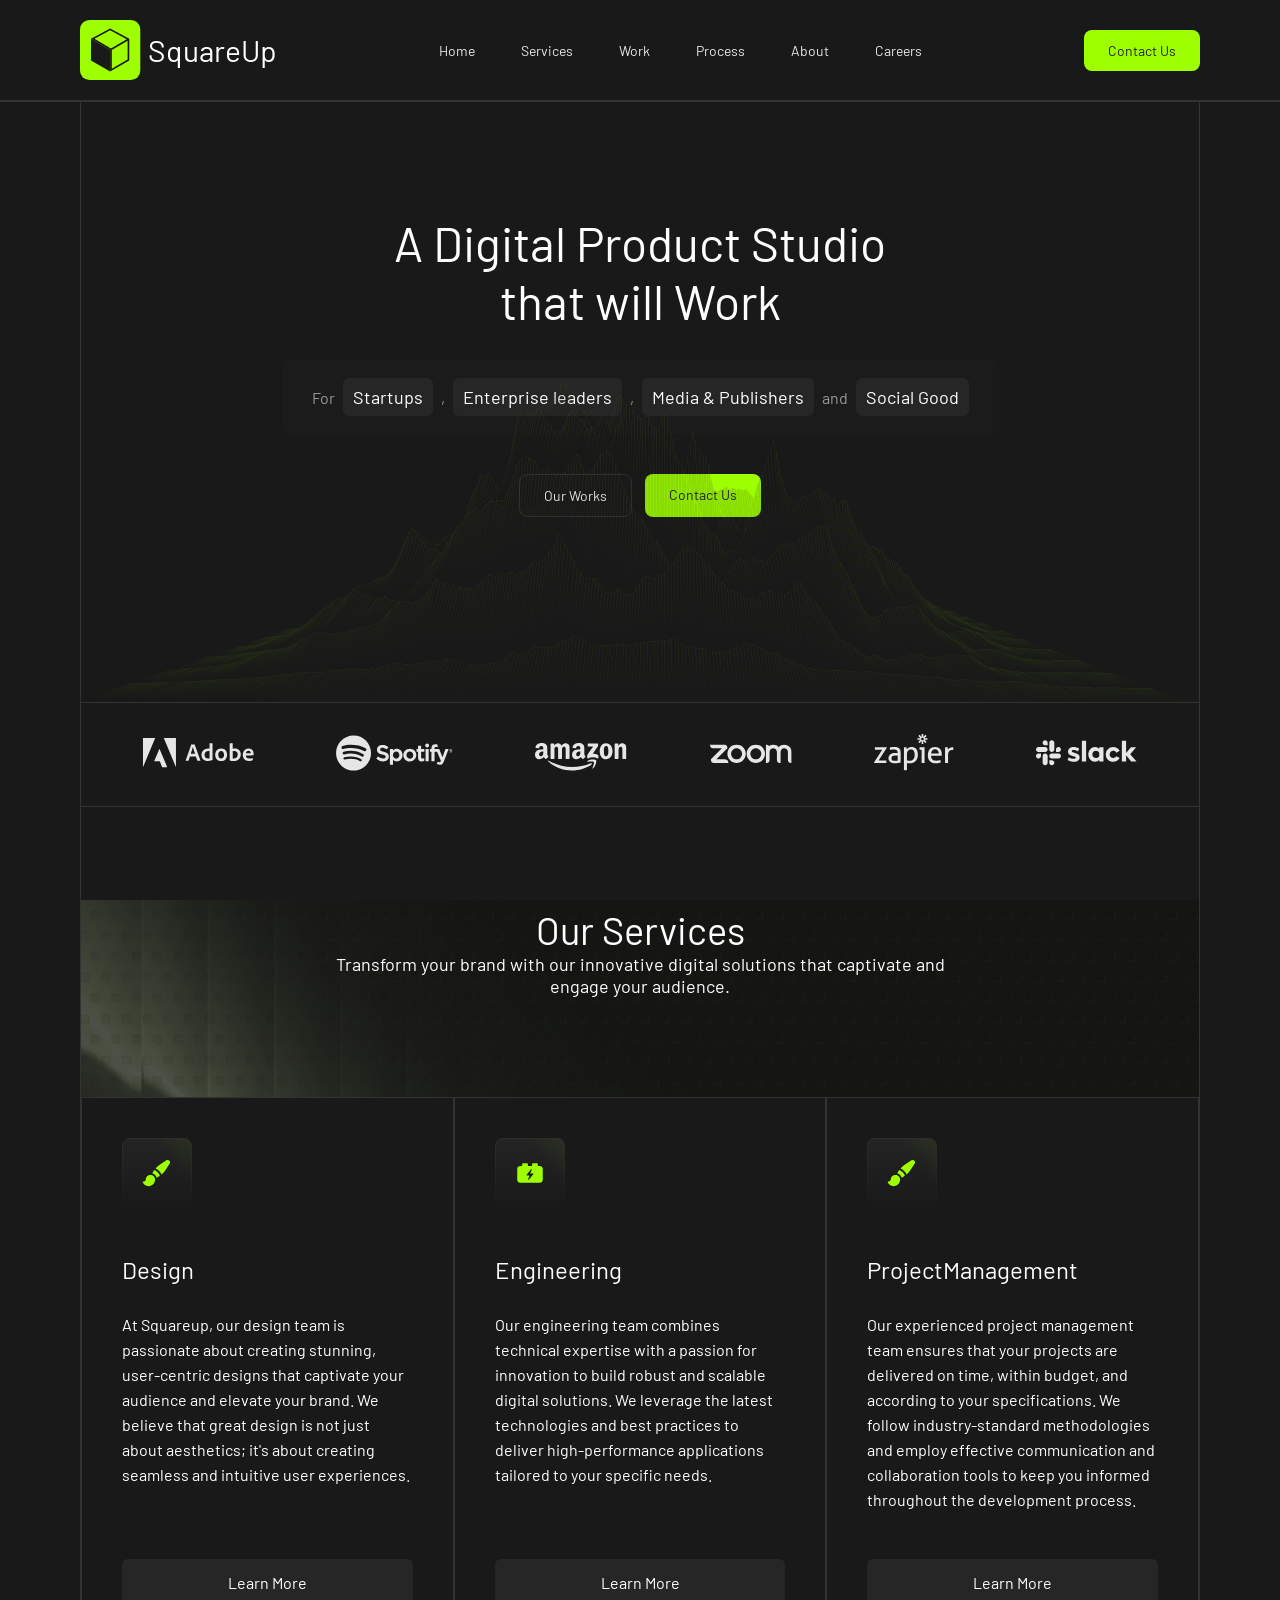
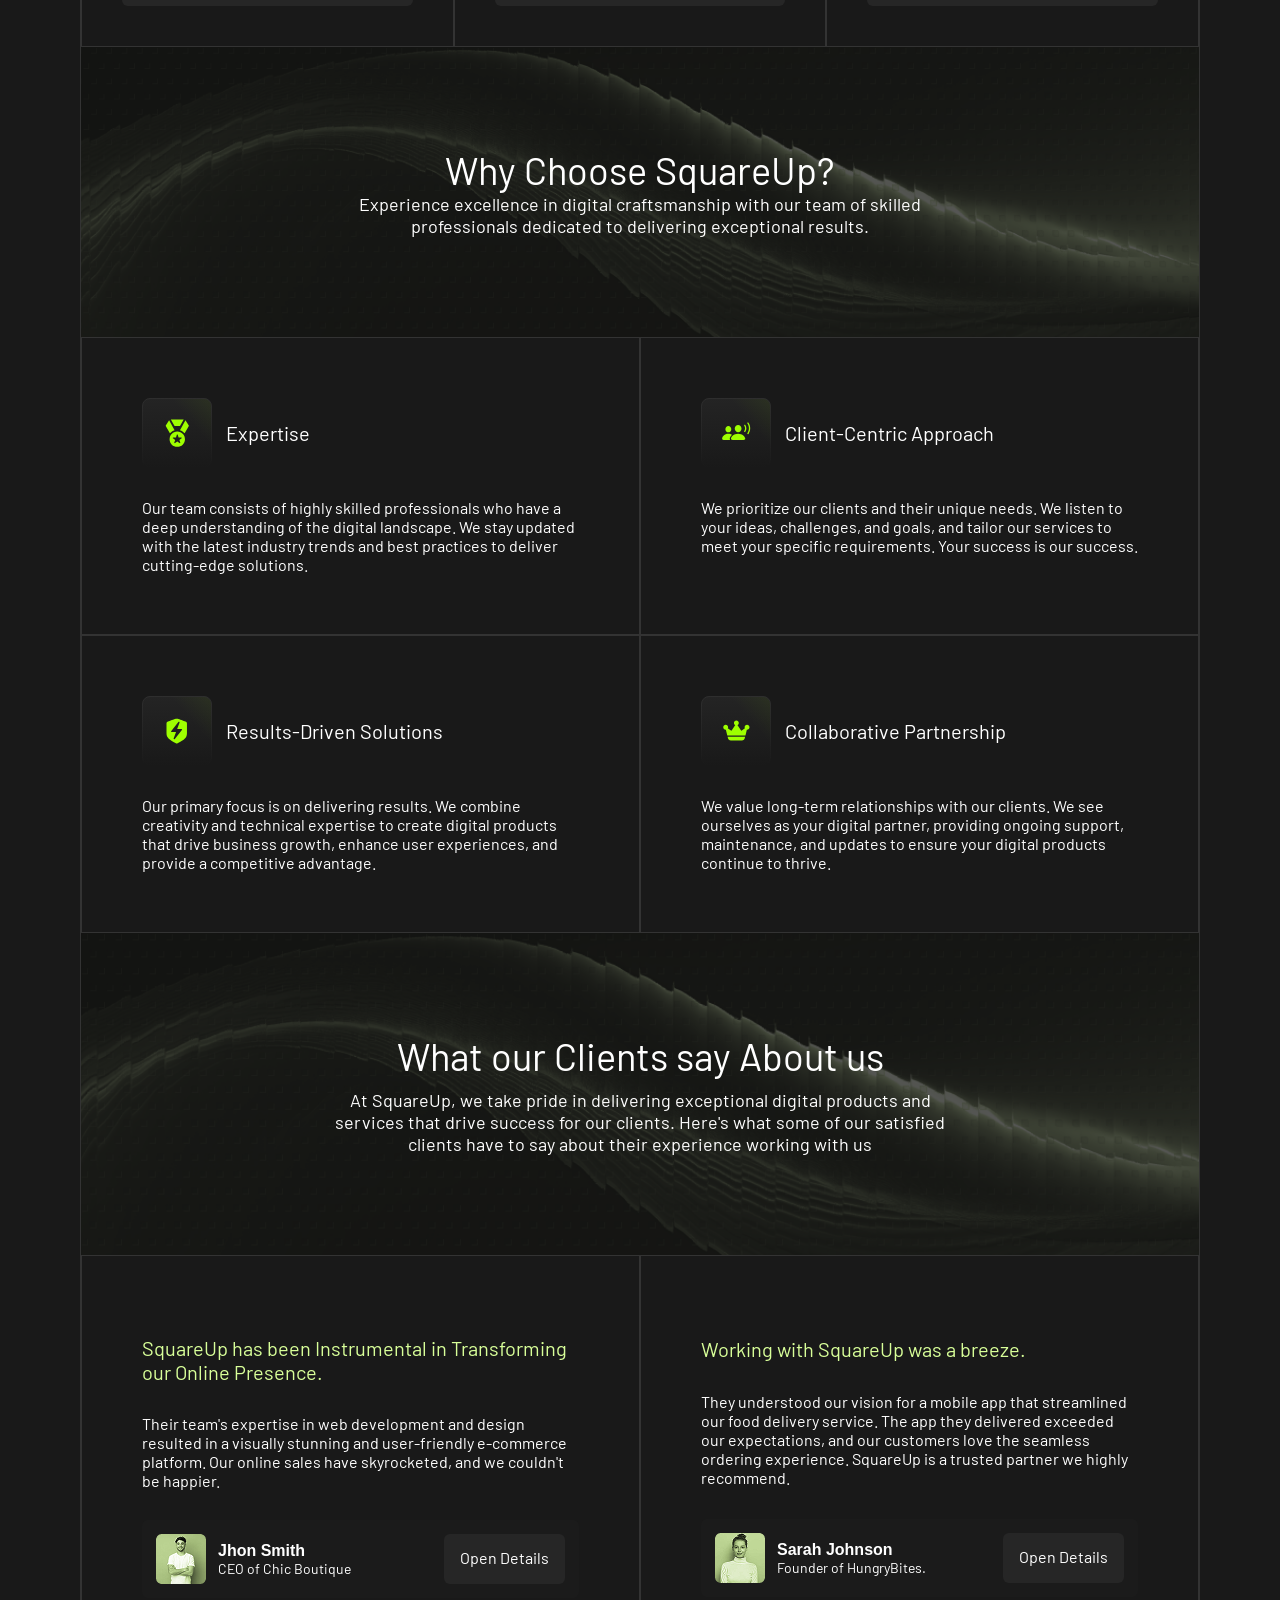
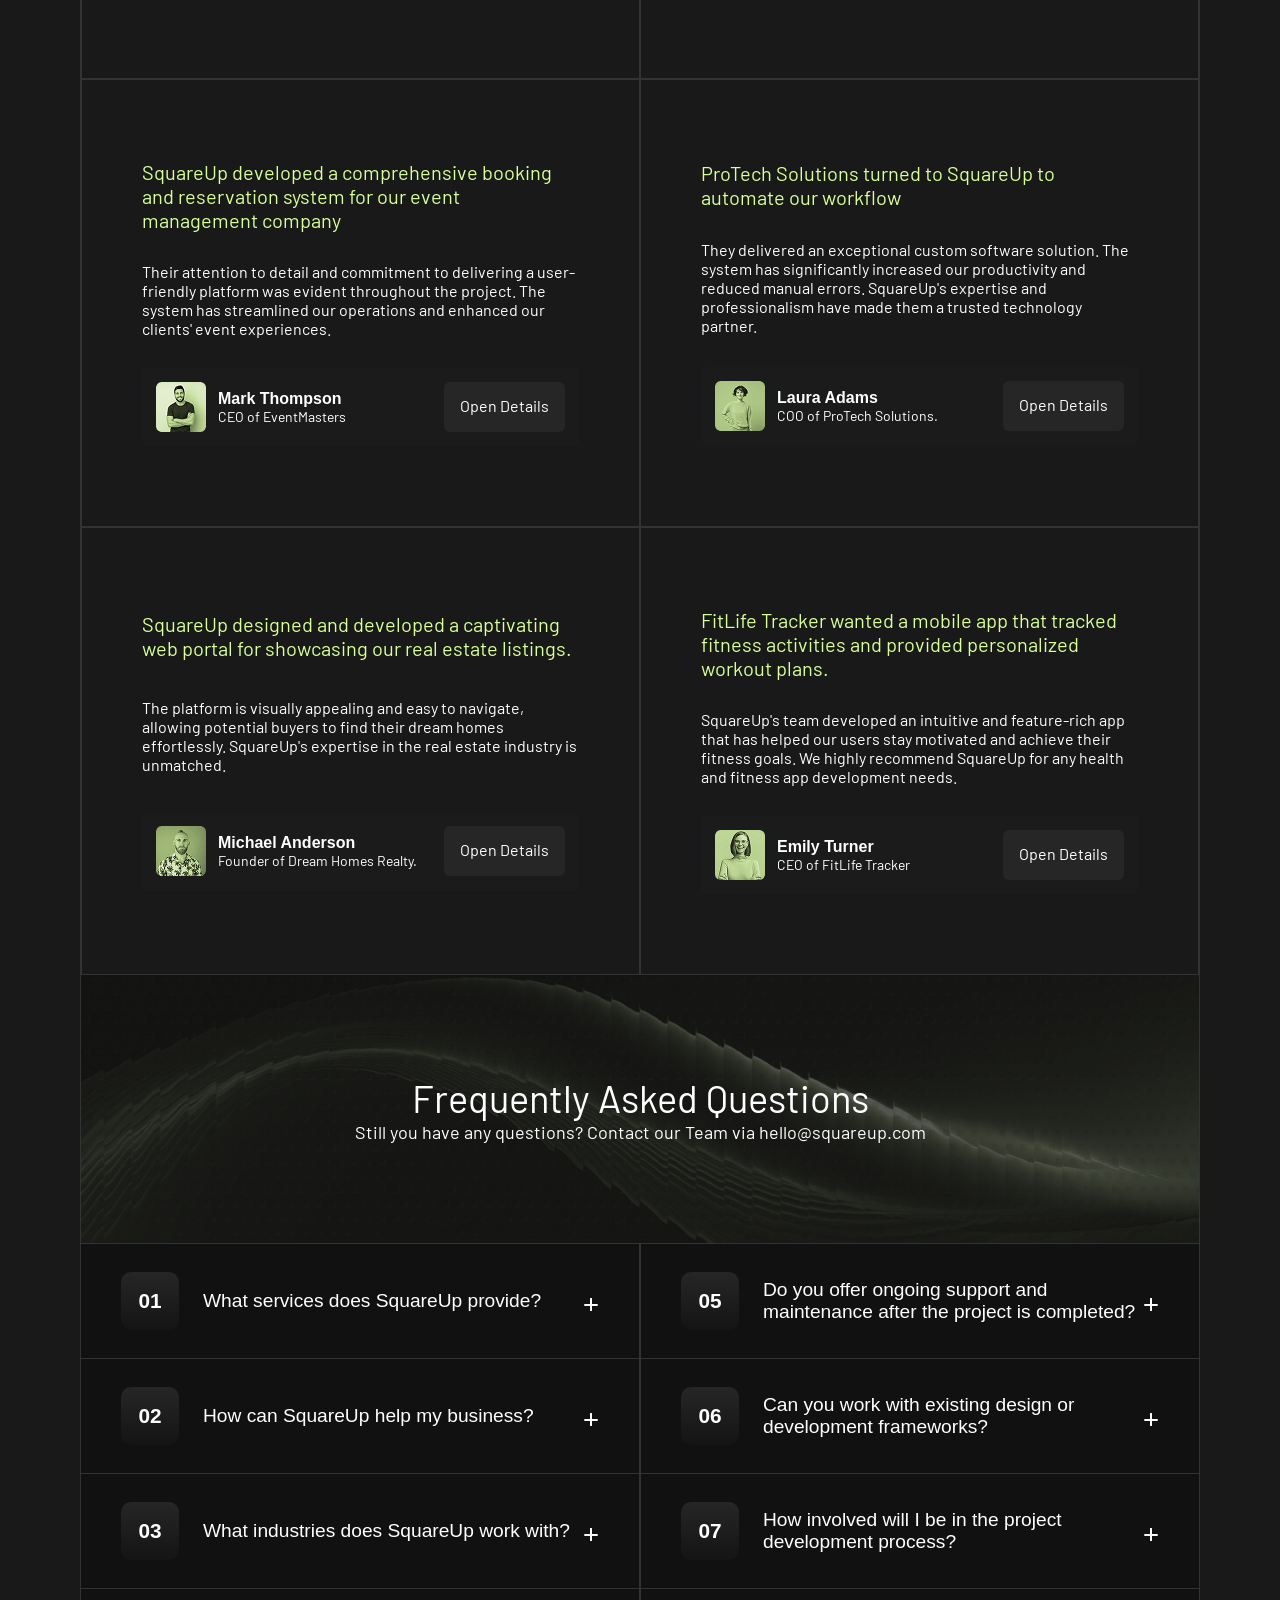
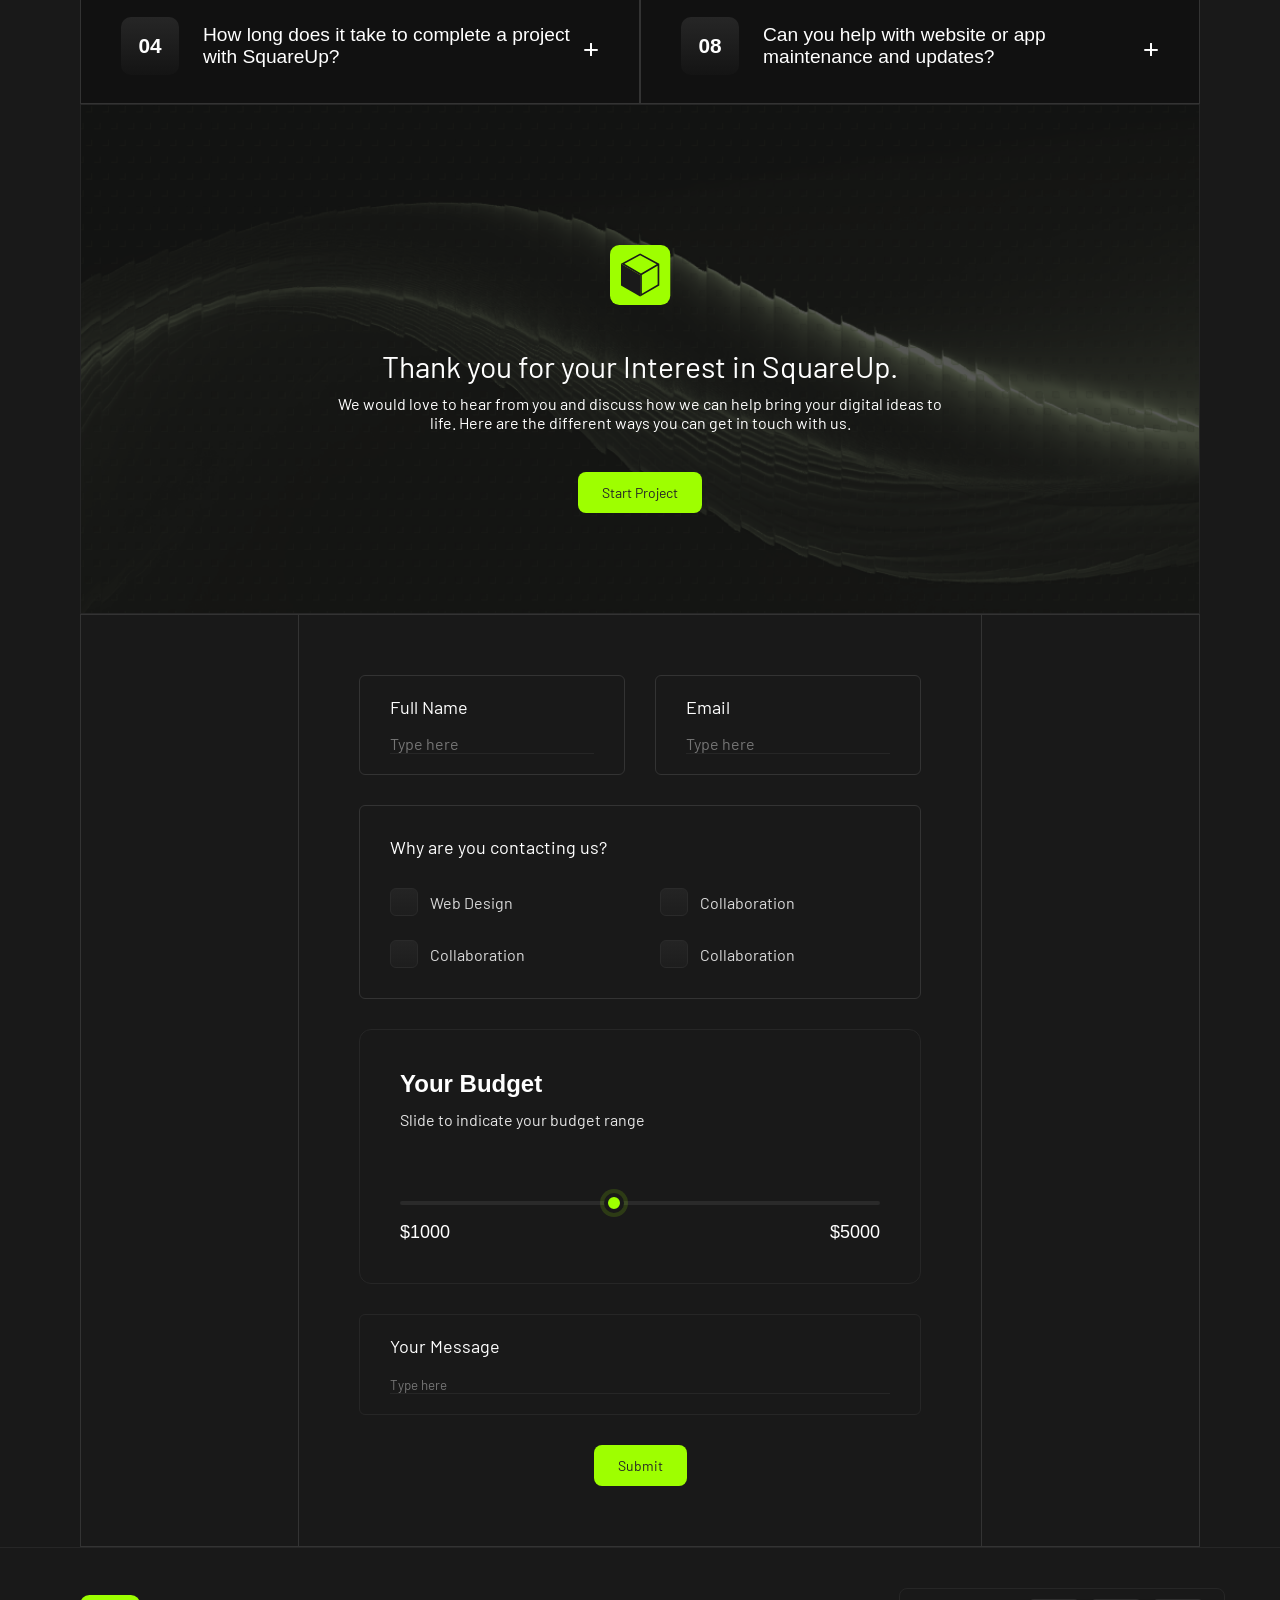
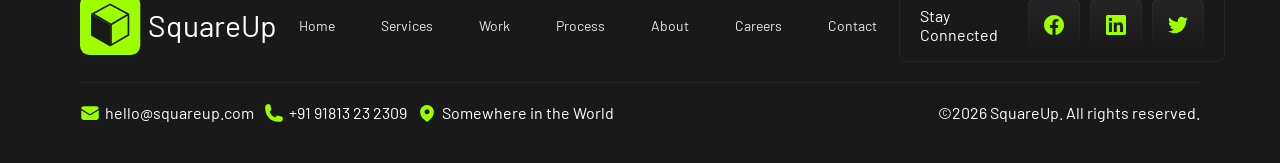
==== commit 04fe1dea: "Home Page Completed" ====
--- a/DigitalAgency/index.html
+++ b/DigitalAgency/index.html
@@ -303,133 +303,239 @@
             </div>
             <div class="cont2">
                 <div class="col-faq">
-                <details class="faq-item">
-                    <summary>
-                        <span class="faq-no">01</span>
-                        <span class="faq-title">
-                            What services does SquareUp provide?
-                        </span>
-                    </summary>
-
-                    <div class="faq-content">
-                        <p>
-                            SquareUp offers a range of services including design,
-                            engineering and project management...
-                        </p>
-                    </div>
-                </details>
-                <details class="faq-item">
-                    <summary>
-                        <span class="faq-no">01</span>
-                        <span class="faq-title">
-                            What services does SquareUp provide?
-                        </span>
-                    </summary>
-
-                    <div class="faq-content">
-                        <p>
-                            SquareUp offers a range of services including design,
-                            engineering and project management...
-                        </p>
-                    </div>
-                </details>
-                <details class="faq-item">
-                    <summary>
-                        <span class="faq-no">01</span>
-                        <span class="faq-title">
-                            What services does SquareUp provide?
-                        </span>
-                    </summary>
-
-                    <div class="faq-content">
-                        <p>
-                            SquareUp offers a range of services including design,
-                            engineering and project management...
-                        </p>
-                    </div>
-                </details>
-                <details class="faq-item">
-                    <summary>
-                        <span class="faq-no">01</span>
-                        <span class="faq-title">
-                            What services does SquareUp provide?
-                        </span>
-                    </summary>
-
-                    <div class="faq-content">
-                        <p>
-                            SquareUp offers a range of services including design,
-                            engineering and project management...
-                        </p>
-                    </div>
-                </details>
-            </div>
+                    <details name="one" class="faq-item">
+                        <summary>
+                            <span class="faq-no">01</span>
+                            <span class="faq-title">
+                                What services does SquareUp provide?
+                            </span>
+                        </summary>
+
+                        <div class="faq-content">
+                            <p>
+                                SquareUp offers a range of services including design, engineering, and project
+                                management. We specialize in user experience design, web development, mobile app
+                                development, custom software development, branding and identity, and more.
+                            </p>
+                        </div>
+                    </details>
+                    <details name="one" class="faq-item">
+                        <summary>
+                            <span class="faq-no">02</span>
+                            <span class="faq-title">
+                                How can SquareUp help my business?
+                            </span>
+                        </summary>
+
+                        <div class="faq-content">
+                            <p>
+                                SquareUp offers a range of services including design, engineering, and project
+                                management. We specialize in user experience design, web development, mobile app
+                                development, custom software development, branding and identity, and more.
+                            </p>
+                        </div>
+                    </details>
+                    <details name="one" class="faq-item">
+                        <summary>
+                            <span class="faq-no">03</span>
+                            <span class="faq-title">
+                                What industries does SquareUp work with?
+                            </span>
+                        </summary>
+
+                        <div class="faq-content">
+                            <p>
+                                SquareUp offers a range of services including design,
+                                engineering and project management...
+                            </p>
+                        </div>
+                    </details>
+                    <details name="one" class="faq-item">
+                        <summary>
+                            <span class="faq-no">04</span>
+                            <span class="faq-title">
+                                How long does it take to complete a project with SquareUp?
+                            </span>
+                        </summary>
+
+                        <div class="faq-content">
+                            <p>
+                                SquareUp offers a range of services including design,
+                                engineering and project management...
+                            </p>
+                        </div>
+                    </details>
+
+                </div>
                 <div class="col-faq">
-                <details class="faq-item">
-                    <summary>
-                        <span class="faq-no">01</span>
-                        <span class="faq-title">
-                            What services does SquareUp provide?
-                        </span>
-                    </summary>
-
-                    <div class="faq-content">
-                        <p>
-                            SquareUp offers a range of services including design,
-                            engineering and project management...
-                        </p>
-                    </div>
-                </details>
-                <details class="faq-item">
-                    <summary>
-                        <span class="faq-no">01</span>
-                        <span class="faq-title">
-                            What services does SquareUp provide?
-                        </span>
-                    </summary>
-
-                    <div class="faq-content">
-                        <p>
-                            SquareUp offers a range of services including design,
-                            engineering and project management...
-                        </p>
-                    </div>
-                </details>
-                <details class="faq-item">
-                    <summary>
-                        <span class="faq-no">01</span>
-                        <span class="faq-title">
-                            What services does SquareUp provide?
-                        </span>
-                    </summary>
-
-                    <div class="faq-content">
-                        <p>
-                            SquareUp offers a range of services including design,
-                            engineering and project management...
-                        </p>
-                    </div>
-                </details>
-                <details class="faq-item">
-                    <summary>
-                        <span class="faq-no">01</span>
-                        <span class="faq-title">
-                            What services does SquareUp provide?
-                        </span>
-                    </summary>
-
-                    <div class="faq-content">
-                        <p>
-                            SquareUp offers a range of services including design,
-                            engineering and project management...
-                        </p>
-                    </div>
-                </details>
-            </div>
-            </div>
-        </div>
-
+                    <details name="one" class="faq-item">
+                        <summary>
+                            <span class="faq-no">05</span>
+                            <span class="faq-title">
+                                Do you offer ongoing support and maintenance after the project is completed?
+                            </span>
+                        </summary>
+
+                        <div class="faq-content">
+                            <p>
+                                SquareUp offers a range of services including design,
+                                engineering and project management...
+                            </p>
+                        </div>
+                    </details>
+                    <details name="one" class="faq-item">
+                        <summary>
+                            <span class="faq-no">06</span>
+                            <span class="faq-title">
+                                Can you work with existing design or development frameworks?
+                            </span>
+                        </summary>
+
+                        <div class="faq-content">
+                            <p>
+                                SquareUp offers a range of services including design,
+                                engineering and project management...
+                            </p>
+                        </div>
+                    </details>
+                    <details name="one" class="faq-item">
+                        <summary>
+                            <span class="faq-no">07</span>
+                            <span class="faq-title">
+                                How involved will I be in the project development process?
+                            </span>
+                        </summary>
+
+                        <div class="faq-content">
+                            <p>
+                                SquareUp offers a range of services including design,
+                                engineering and project management...
+                            </p>
+                        </div>
+                    </details>
+                    <details name="one" class="faq-item">
+                        <summary>
+                            <span class="faq-no">08</span>
+                            <span class="faq-title">
+                                Can you help with website or app maintenance and updates?
+                            </span>
+                        </summary>
+
+                        <div class="faq-content">
+                            <p>
+                                SquareUp offers a range of services including design,
+                                engineering and project management...
+                            </p>
+                        </div>
+                    </details>
+
+                </div>
+
+            </div>
+        </div>
+        <div class="contact">
+            <div class="cont1">
+                <div class="bg-img"><img src="Assets/tqbg.png" alt=""></div>
+                <div class="logo"><img src="Assets/LogoDesktop.svg" alt=""></div>
+                <div class="headers">
+                    <div class="heading">Thank you for your Interest in SquareUp.</div>
+                    <div class="subheading">We would love to hear from you and discuss how we can help bring your
+                        digital ideas to life. Here are the different ways you can get in touch with us.</div>
+                </div>
+                <div class="contact-btn">Start Project</div>
+            </div>
+            <div class="cont2">
+                <form action="">
+                    <div class="full-detail">
+                        <div class="name">Full Name <input type="text" placeholder="Type here">
+                        </div>
+                        <div class="name">Email <input type="email" placeholder="Type here">
+                        </div>
+                    </div>
+                    <div class="reason-contact">
+                        <div class="head">Why are you contacting us?</div>
+                        <div class="values">
+                            <label class="value">
+                                <input type="checkbox">
+                                <span>Web Design</span>
+                            </label>
+
+                            <label class="value">
+                                <input type="checkbox">
+                                <span>Collaboration</span>
+                            </label>
+                            <label class="value">
+                                <input type="checkbox">
+                                <span>Collaboration</span>
+                            </label>
+                            <label class="value">
+                                <input type="checkbox">
+                                <span>Collaboration</span>
+                            </label>
+                        </div>
+                    </div>
+
+                    <div class="budget">
+                        <h3>Your Budget</h3>
+                        <p>Slide to indicate your budget range</p>
+
+                        <div class="slider-wrapper">
+                            <input id="budgetRange" type="range" min="1000" max="10000" value="5000">
+                        </div>
+
+                        <div class="price-labels">
+                            <span id="minPrice">$1000</span>
+                            <span id="currentPrice">$5000</span>
+                        </div>
+                    </div>
+                    <div class="msg">
+                        <div class="head">Your Message</div>
+                        <input type="textarea" placeholder="Type here">
+                    </div>
+                    <div class="submit-btn">Submit</div>
+
+
+
+                </form>
+            </div>
+        </div>
     </main>
+    <footer>
+        <div class="cont1">
+
+            <div class="logo">
+                <img src="Assets/LogoDesktop.svg" alt="">
+                <div class="logo-text">SquareUp</div>
+            </div>
+            <div class="nav-items">
+                <a href="#">Home</a>
+                <a href="#">Services</a>
+                <a href="#">Work</a>
+                <a href="#">Process</a>
+                <a href="#">About</a>
+                <a href="#">Careers</a>
+                <a href="#">Contact</a>
+            </div>
+            <div class="social-handles">
+                <div class="text">Stay Connected</div>
+                <div class="logos">
+                    <img src="Assets/fb.svg" alt="">
+                    <img src="Assets/in.svg" alt="">
+                    <img src="Assets/x.svg" alt="">
+                </div>
+            </div>
+
+        </div>
+        <div class="line"></div>
+        <div class="cont2">
+            <div class="address">
+                <div class="add"><img src="Assets/mail.svg" alt="">hello@squareup.com</div>
+                <div class="add"><img src="Assets/call.svg" alt="">+91 91813 23 2309</div>
+                <div class="add"><img src="Assets/loc.svg" alt="">Somewhere in the World</div>
+            </div>
+            <div class="copyright">&copy;2026 SquareUp. All rights reserved.</div>
+        </div>
+    </footer>
 
 
     <script src="script.js"></script>
--- a/DigitalAgency/style.css
+++ b/DigitalAgency/style.css
@@ -367,7 +367,8 @@
   border-radius: 6px;
 }
 main .faqs .cont1 {
-  display: none;
+  border-left: 1px solid var(--grey-20);
+  border-right: 1px solid var(--grey-20);
   padding: 100px 250px 100px 250px;
   position: relative;
   width: 100%;
@@ -398,13 +399,14 @@
 }
 main .faqs .cont2 {
   display: flex;
-  flex-direction: column;
+  flex-direction: row;
 }
 main .faqs .cont2 .col-faq {
-  flex-direction: row;
+  display: flex;
+  flex-direction: column;
+  width: 50%;
 }
 main .faqs .cont2 .col-faq .faq-item {
-  width: 50%;
   border: 1px solid var(--grey-20);
   background: #111;
   overflow: hidden;
@@ -442,7 +444,7 @@
   border-radius: 10px;
   font-size: 1.3rem;
   font-weight: 600;
-  color: var(--green-50);
+  color: var(--color-white);
   background: linear-gradient(180deg, rgb(38, 38, 38) 0%, rgba(38, 38, 38, 0.15) 100%);
 }
 main .faqs .cont2 .col-faq .faq-item .faq-title {
@@ -466,10 +468,305 @@
   content: "×";
   color: var(--green-50);
 }
+main .faqs .cont2 .col-faq .faq-item[open] .faq-no {
+  color: var(--green-50);
+}
 main .faqs .cont2 .col-faq .faq-item[open] .faq-title {
   color: var(--green-50);
 }
 main .faqs .cont2 .col-faq .faq-item[open] .faq-content {
   max-height: 300px;
   border-top: 1px solid var(--grey-20);
+}
+main .contact .cont1 {
+  border: 1px solid var(--grey-15);
+  padding: 100px 250px;
+  position: relative;
+  width: 100%;
+  flex-direction: column;
+  display: flex;
+  align-items: center;
+  gap: 40px;
+  overflow: hidden;
+}
+main .contact .cont1 .bg-img img {
+  opacity: 0.3;
+  position: absolute;
+  inset: 0;
+  width: 100%;
+  height: 100%;
+  -o-object-fit: cover;
+     object-fit: cover;
+  z-index: -1;
+}
+main .contact .cont1 .headers {
+  text-align: center;
+  display: flex;
+  gap: 10px;
+  flex-direction: column;
+}
+main .contact .cont1 .headers .heading {
+  font-size: 30px;
+}
+main .contact .cont1 .headers .sub-heading {
+  font-size: 16px;
+}
+main .contact .cont1 .contact-btn {
+  display: flex;
+  align-items: center;
+  padding: 12px 24px;
+  background-color: var(--green-50);
+  border-radius: 8px;
+  font-size: 14px;
+  color: var(--grey-15);
+}
+main .contact .cont2 {
+  padding: 0px 217px;
+  border: 1px solid var(--grey-20);
+}
+main .contact .cont2 form {
+  padding: 60px 60px;
+  border-left: 1px solid var(--grey-20);
+  border-right: 1px solid var(--grey-20);
+  display: flex;
+  gap: 30px;
+  align-items: center;
+  flex-direction: column;
+}
+main .contact .cont2 form .full-detail {
+  width: 100%;
+  justify-content: space-around;
+  display: flex;
+  gap: 30px;
+}
+main .contact .cont2 form .full-detail .name {
+  border-radius: 6px;
+  border: 1px solid var(--grey-20);
+  padding: 20px 30px;
+  display: flex;
+  flex-direction: column;
+  font-size: 18px;
+  gap: 16px;
+  width: 100%;
+}
+main .contact .cont2 form .full-detail .name input {
+  font-size: 16px;
+  background-color: rgba(76, 76, 77, 0);
+  color: var(--color-white);
+  border: none;
+  outline: none;
+  width: 100%;
+  border-bottom: 1px solid var(--grey-15);
+}
+main .contact .cont2 form .reason-contact {
+  border-radius: 6px;
+  border: 1px solid var(--grey-20);
+  width: 100%;
+  padding: 30px;
+  gap: 30px;
+  display: flex;
+  flex-direction: column;
+}
+main .contact .cont2 form .reason-contact .head {
+  font-size: 18px;
+}
+main .contact .cont2 form .reason-contact .values {
+  display: grid;
+  grid-template-columns: repeat(2, 1fr);
+  row-gap: 24px;
+  -moz-column-gap: 40px;
+       column-gap: 40px;
+}
+main .contact .cont2 form .reason-contact .values .value {
+  display: flex;
+  align-items: center;
+  gap: 12px;
+  font-size: 16px;
+  cursor: pointer;
+}
+main .contact .cont2 form .reason-contact .values .value input {
+  -webkit-appearance: none;
+     -moz-appearance: none;
+          appearance: none;
+  width: 28px;
+  height: 28px;
+  border: 1px solid #2a2a2a;
+  border-radius: 6px;
+  background: linear-gradient(180deg, rgb(36, 36, 36), rgba(36, 36, 36, 0.4));
+  position: relative;
+  cursor: pointer;
+}
+main .contact .cont2 form .reason-contact .values .value input:checked::after {
+  content: "✓";
+  position: absolute;
+  inset: 0;
+  display: flex;
+  align-items: center;
+  justify-content: center;
+  color: #c4ff4d;
+  font-weight: bold;
+}
+main .contact .cont2 form .reason-contact .values .value span {
+  color: #d9d9d9;
+}
+main .contact .cont2 form .budget {
+  width: 100%;
+  padding: 40px;
+  border: 1px solid #262626;
+  border-radius: 12px;
+  background: var(--grey-10);
+}
+main .contact .cont2 form .budget h3 {
+  margin-bottom: 12px;
+  font-size: 24px;
+  font-weight: 600;
+  color: var(--color-white);
+}
+main .contact .cont2 form .budget p {
+  margin-bottom: 60px;
+  color: var(--grey-90);
+  font-size: 16px;
+}
+main .contact .cont2 form .budget .slider-wrapper {
+  width: 100%;
+}
+main .contact .cont2 form .budget input[type=range] {
+  width: 100%;
+  height: 4px;
+  -webkit-appearance: none;
+     -moz-appearance: none;
+          appearance: none;
+  border-radius: 100px;
+  cursor: pointer;
+  background: #2a2a2a;
+}
+main .contact .cont2 form .budget input[type=range]::-webkit-slider-thumb {
+  -webkit-appearance: none;
+          appearance: none;
+  width: 20px;
+  height: 20px;
+  border-radius: 50%;
+  background: var(--green-50);
+  border: 4px solid var(--grey-10);
+  box-shadow: 0 0 0 4px rgba(158, 255, 0, 0.15);
+}
+main .contact .cont2 form .budget input[type=range]::-moz-range-thumb {
+  width: 20px;
+  height: 20px;
+  border: none;
+  border-radius: 50%;
+  background: var(--green-50);
+}
+main .contact .cont2 form .budget .price-labels {
+  display: flex;
+  justify-content: space-between;
+  margin-top: 14px;
+}
+main .contact .cont2 form .budget .price-labels span {
+  color: var(--color-white);
+  font-size: 18px;
+  font-weight: 500;
+}
+main .contact .cont2 form .msg {
+  width: 100%;
+  padding: 20px 30px;
+  border: 1px solid var(--grey-15);
+  border-radius: 6px;
+  gap: 20px;
+  display: flex;
+  flex-direction: column;
+}
+main .contact .cont2 form .msg .head {
+  font-size: 18px;
+}
+main .contact .cont2 form .msg input {
+  outline: none;
+  border: none;
+  background-color: var(--grey-10);
+  color: var(--color-white);
+  width: 100%;
+  border-bottom: 1px solid var(--grey-15);
+  font-family: 16px;
+}
+main .contact .cont2 form .submit-btn {
+  display: flex;
+  align-items: center;
+  padding: 12px 24px;
+  background-color: var(--green-50);
+  border-radius: 8px;
+  font-size: 14px;
+  color: var(--grey-15);
+}
+
+footer {
+  padding: 40px 80px;
+  border-top: 1px solid var(--grey-15);
+  display: flex;
+  flex-direction: column;
+  gap: 20px;
+}
+footer .cont1 {
+  display: flex;
+  justify-content: space-between;
+  align-items: center;
+  color: var(--color-white);
+}
+footer .cont1 .logo {
+  display: flex;
+  align-items: center;
+  gap: 7px;
+}
+footer .cont1 .logo .logo-text {
+  font-size: 30px;
+}
+footer .cont1 .nav-items {
+  display: flex;
+  align-items: center;
+  gap: 2px;
+}
+footer .cont1 .nav-items a {
+  padding: 12px 22px;
+  border-radius: 6px;
+  font-size: 14px;
+  color: var(--grey-90);
+  text-decoration: none;
+}
+footer .cont1 .social-handles {
+  display: flex;
+  align-items: center;
+  padding: 10px 20px;
+  border-radius: 8px;
+  border: 1px solid var(--grey-15);
+  font-size: 16px;
+  color: var(--color-white);
+  gap: 30px;
+}
+footer .cont1 .social-handles .logos {
+  display: flex;
+  gap: 10px;
+  flex-direction: row;
+}
+footer .cont1 .nav-items a:hover {
+  background-color: var(--grey-15);
+}
+footer .line {
+  width: 100%;
+  height: 1px;
+  background-color: var(--grey-15);
+}
+footer .cont2 {
+  color: var(--color-white);
+  display: flex;
+  justify-content: space-between;
+}
+footer .cont2 .address {
+  display: flex;
+  gap: 10px;
+  align-self: center;
+}
+footer .cont2 .address .add {
+  display: flex;
+  gap: 5px;
+  align-self: center;
+  font-size: 16px;
 }/*# sourceMappingURL=style.css.map */
